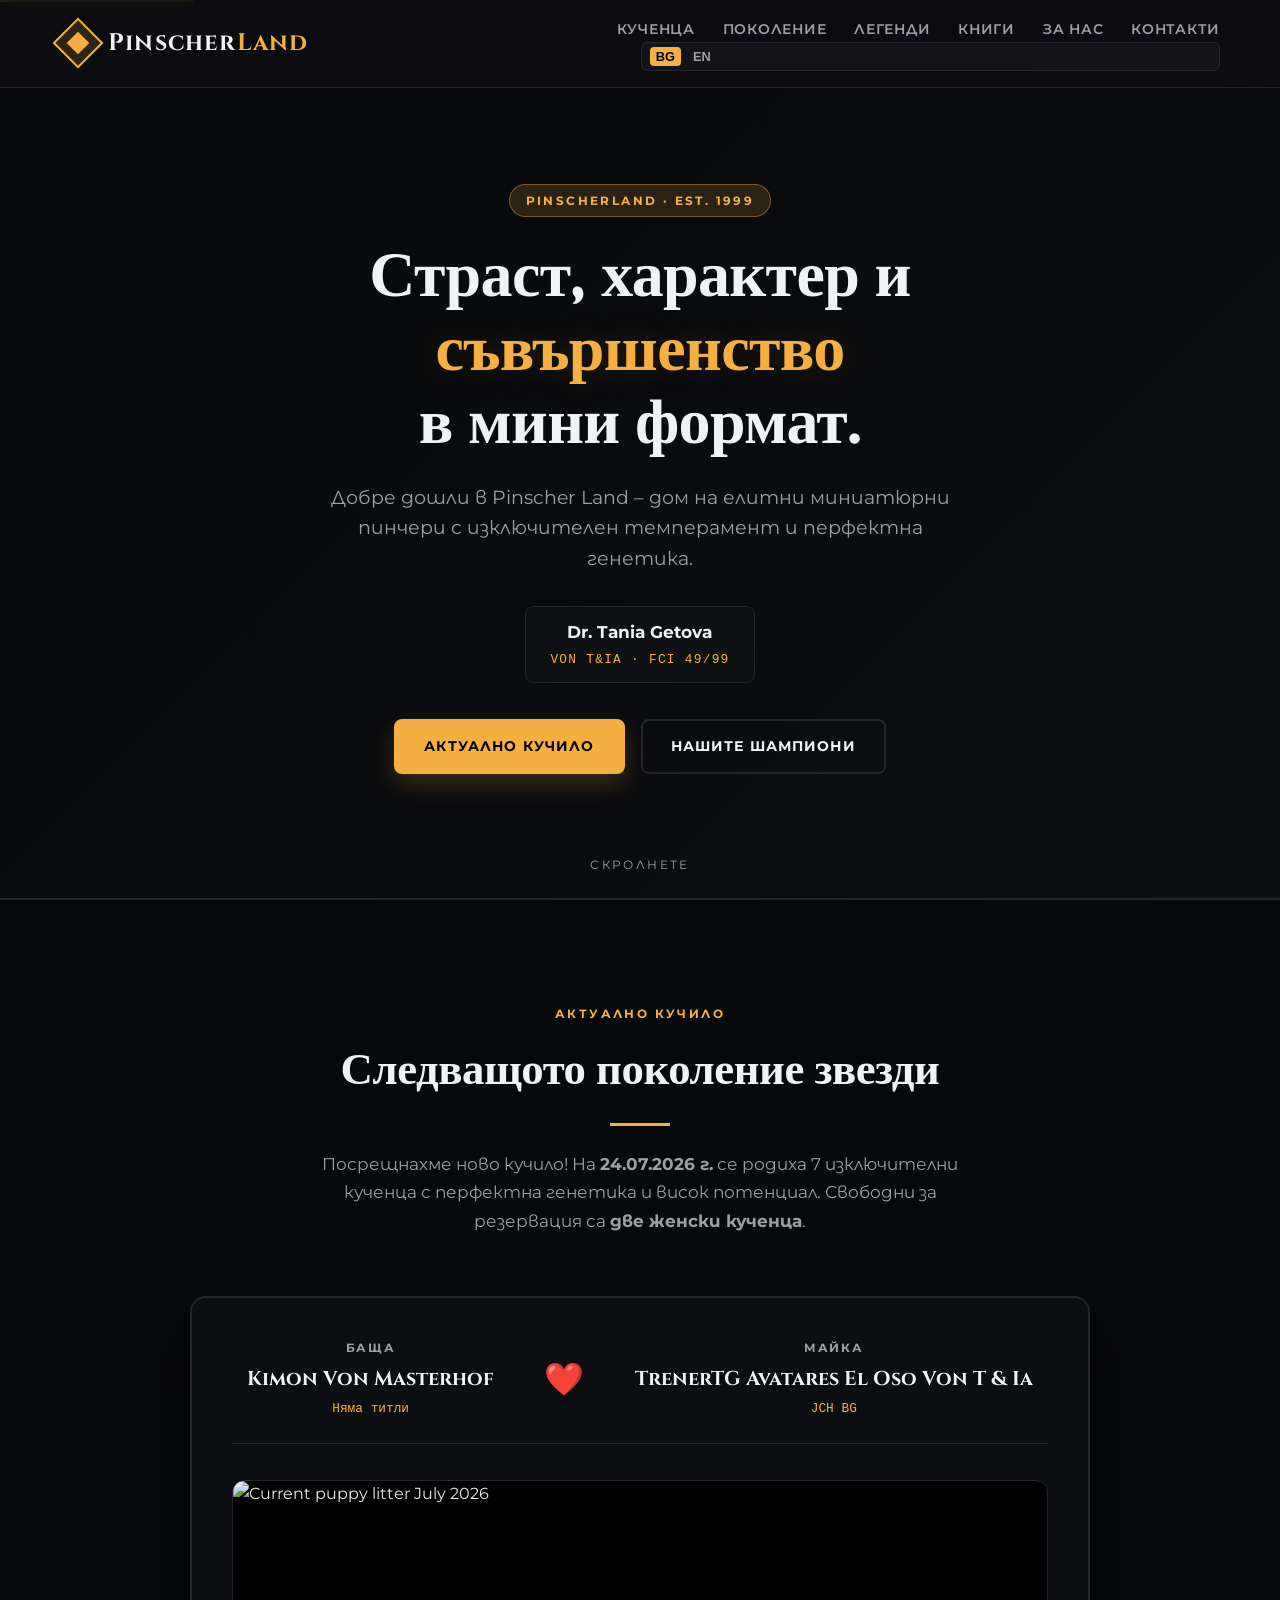
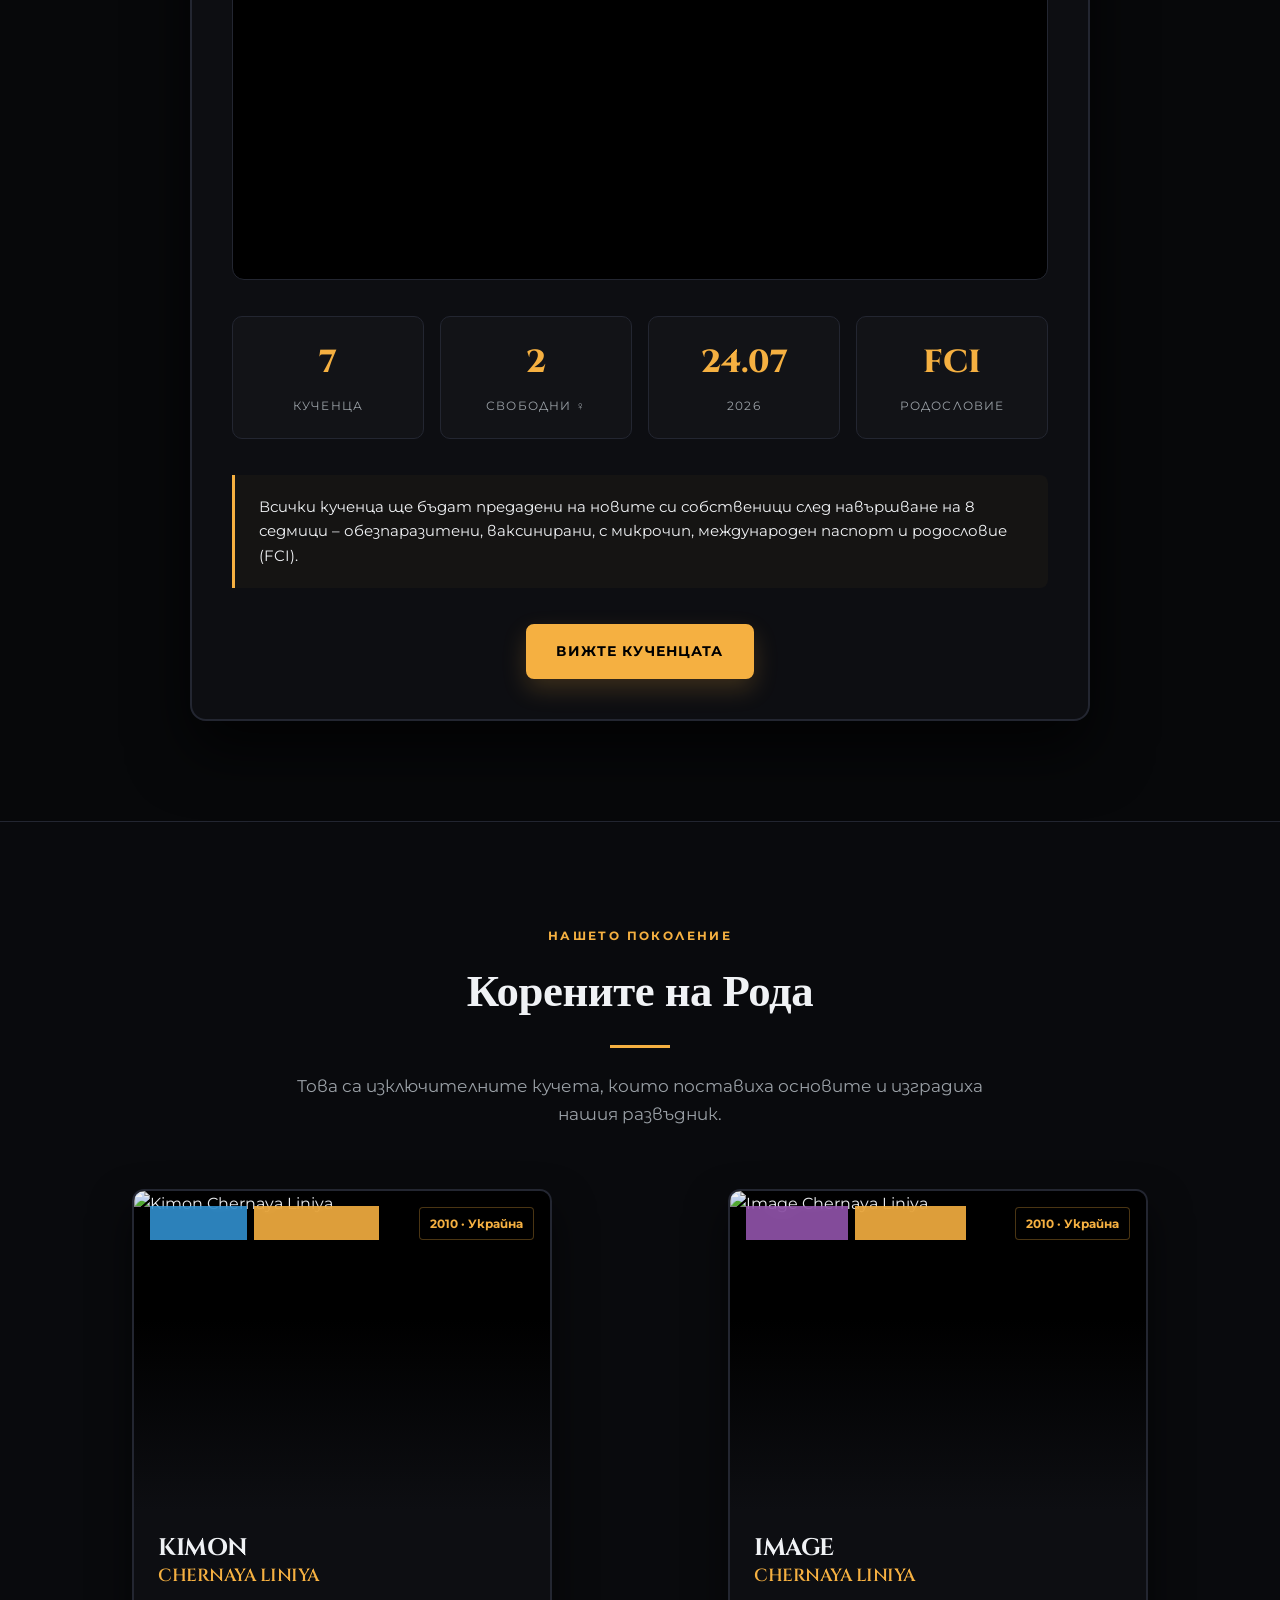
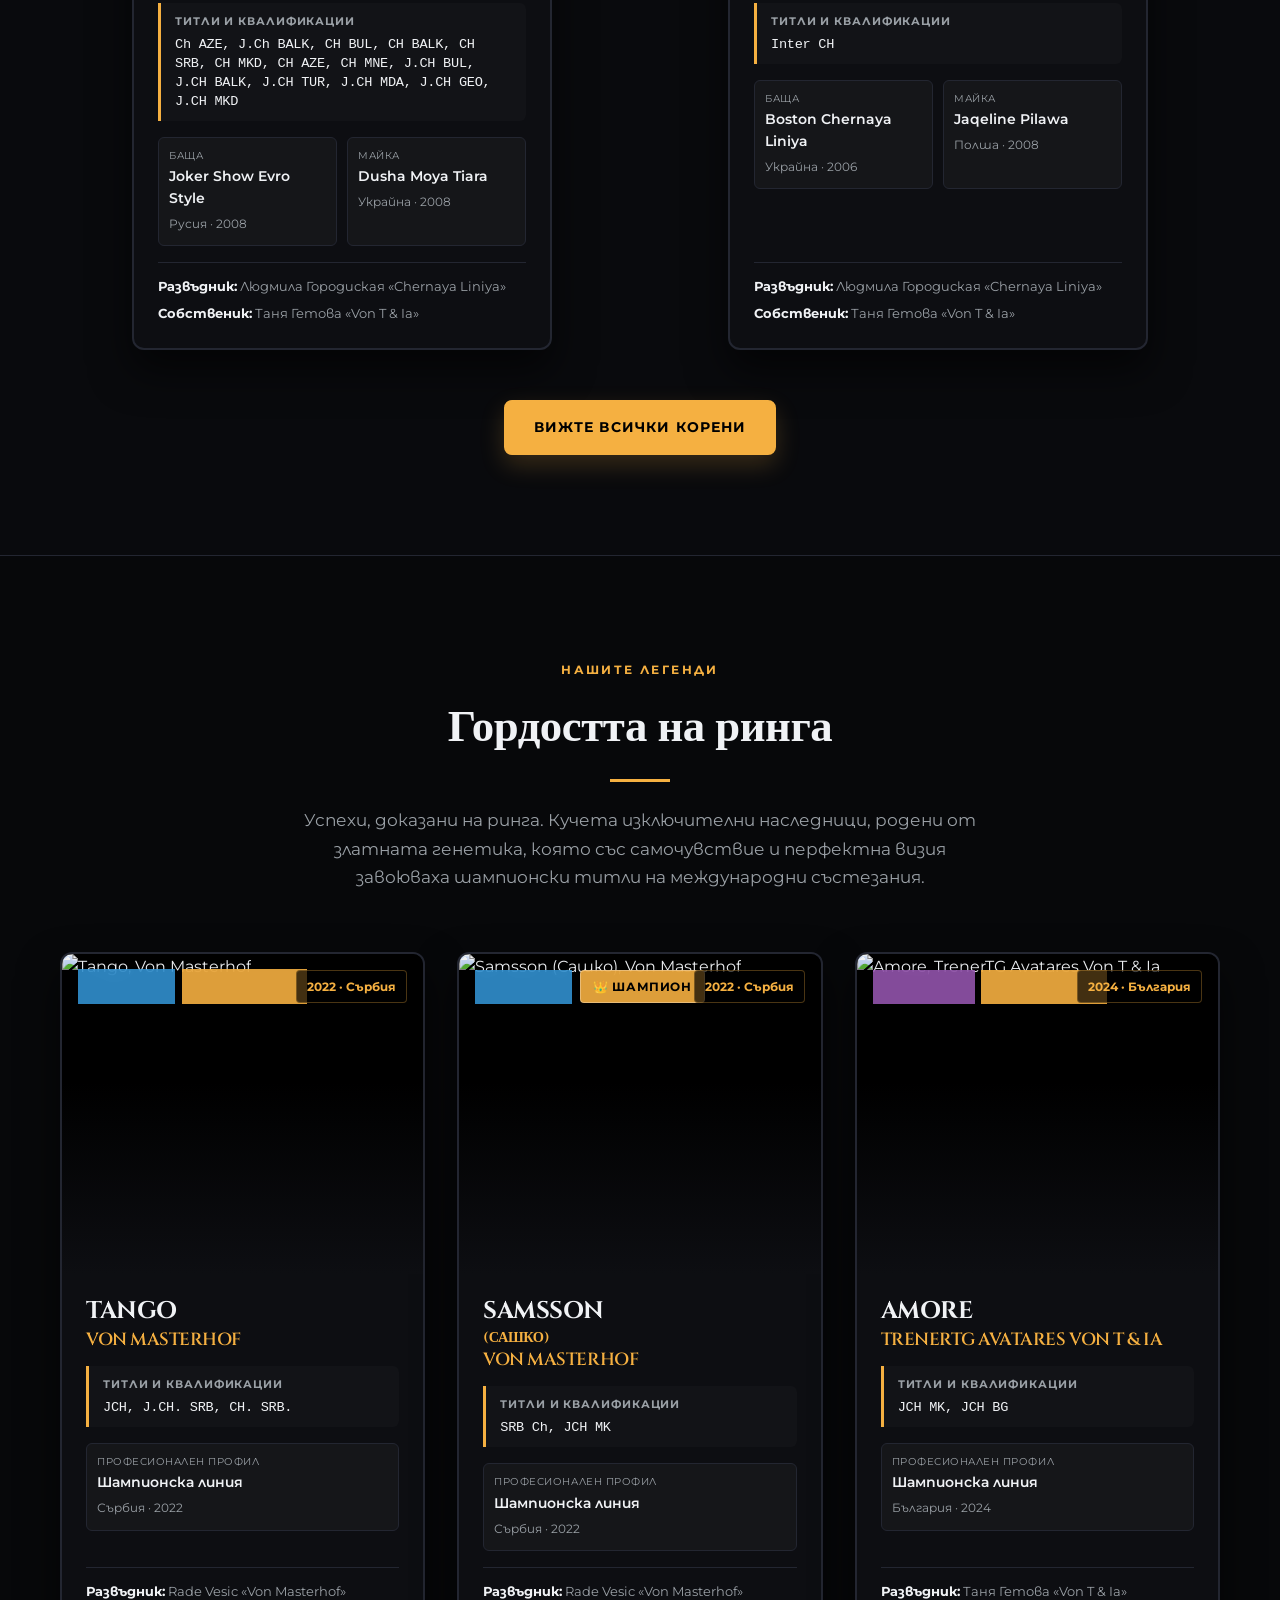
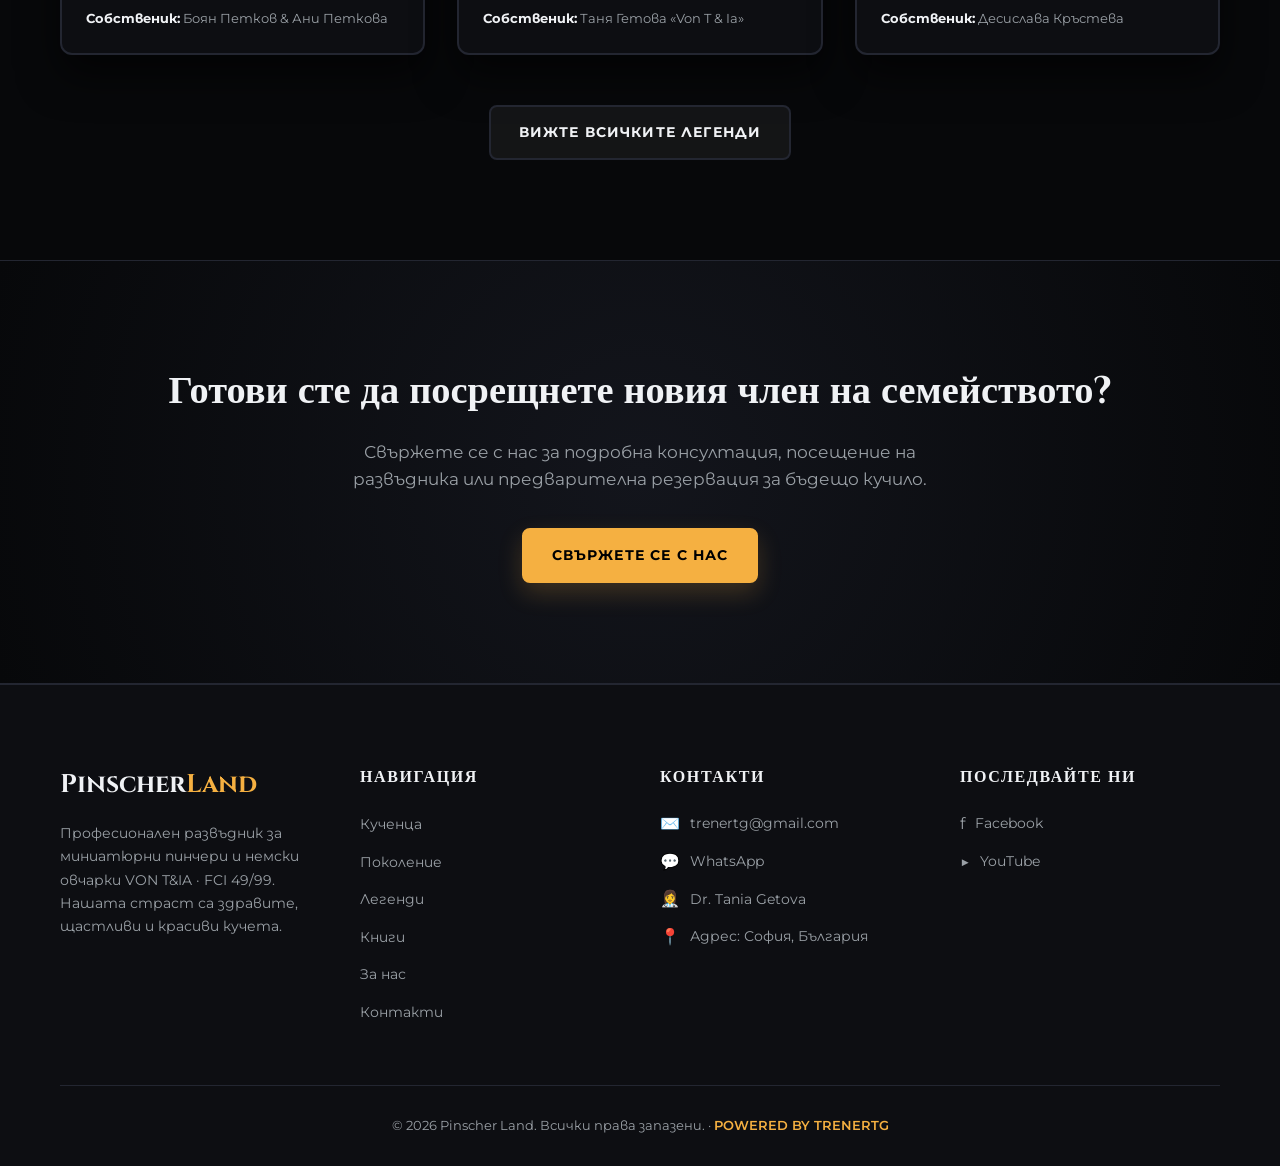
==== index.html @ ccf4b7da "feat: refactor language switcher and header actions styling Co-authored-by: bobsby23-cmd <247359328+" ====
<!DOCTYPE html>
<html lang="bg">
<head>
    <meta charset="UTF-8">
    <meta name="viewport" content="width=device-width, initial-scale=1.0">
    <meta name="description" content="Развъдник Pinscher Land - Професионално отглеждане на миниатюрни пинчери. Шампионски кръвни линии, здрави и щастливи кучета с перфектен темперамент.">
    <meta name="keywords" content="пинчер, развъдник пинчери, мини пинчер, кучета пинчер, pinscher land, кученца пинчер, VON T&IA">

    <meta property="og:title" content="Pinscher Land | Професионален развъдник за миниатюрни пинчери">
    <meta property="og:description" content="Страст, характер и съвършенство в мини формат. Елитни миниатюрни пинчери с изключителен темперамент.">
    <meta property="og:type" content="website">
    <meta property="og:url" content="https://pinscher.land">
    <meta property="og:image" content="images/hero-bg.jpg">

    <title>Pinscher Land | Страст, характер и съвършенство в мини формат</title>

    <link rel="preconnect" href="https://fonts.googleapis.com">
    <link rel="preconnect" href="https://fonts.gstatic.com" crossorigin>
    <link href="https://fonts.googleapis.com/css2?family=Cinzel:wght@400;600;700;800&family=Montserrat:wght@300;400;500;600;700;800&display=swap" rel="stylesheet">
    <link rel="icon" href="favicon.svg" type="image/svg+xml">
    
    <!-- SEO Schema Markup (JSON-LD) -->
    <script type="application/ld+json">
    {
      "@context": "https://schema.org",
      "@type": "LocalBusiness",
      "name": "Pinscher Land",
      "description": "Професионален развъдник за миниатюрни пинчери VON T&IA · FCI 49/99.",
      "url": "https://pinscher.land",
      "telephone": "+359898734043",
      "email": "trenertg@gmail.com",
      "address": {
        "@type": "PostalAddress",
        "addressLocality": "София",
        "addressCountry": "България"
      },
      "founder": {
        "@type": "Person",
        "name": "Dr. Tania Getova"
      },
      "sameAs": [
        "https://www.facebook.com/trenertg",
        "https://www.youtube.com/@trenertg"
      ]
    }
    </script>

    <style>
        :root {
            --bg-body: #07080a;
            --bg-card: #0d0e12;
            --bg-card-hover: #13151c;
            --border-color: #232631;
            --border-gold: rgba(245, 176, 65, 0.4);
            --accent-gold: #f5b041;
            --accent-gold-glow: rgba(245, 176, 65, 0.15);
            --accent-blue: #3498db;
            --accent-purple: #9b59b6;
            --text-main: #f0f2f5;
            --text-muted: #9aa0a6;
            --transition: all 0.3s cubic-bezier(0.4, 0, 0.2, 1);
        }

        * {
            box-sizing: border-box;
            margin: 0;
            padding: 0;
        }

        body {
            font-family: 'Montserrat', sans-serif;
            background-color: var(--bg-body);
            color: var(--text-main);
            line-height: 1.6;
            overflow-x: hidden;
        }

        a {
            color: inherit;
            text-decoration: none;
        }

        ul {
            list-style: none;
        }

        .container {
            width: 100%;
            max-width: 1200px;
            margin: 0 auto;
            padding: 0 20px;
        }

        .skip-link {
            position: absolute;
            top: -40px;
            left: 0;
            background: var(--accent-gold);
            color: #000;
            padding: 8px;
            z-index: 100;
            font-weight: 700;
        }
        .skip-link:focus {
            top: 0;
        }

        /* ===== Header ===== */
        .header {
            position: fixed;
            top: 0;
            left: 0;
            width: 100%;
            background: rgba(13, 14, 18, 0.85);
            backdrop-filter: blur(12px);
            border-bottom: 1px solid var(--border-color);
            z-index: 1000;
            padding: 16px 0;
        }

        .header-container {
            display: flex;
            align-items: center;
            justify-content: space-between;
        }

        .logo-box {
            display: flex;
            align-items: center;
            gap: 12px;
        }

        .logo-diamond-wrapper {
            width: 36px;
            height: 36px;
            border: 2px solid var(--accent-gold);
            transform: rotate(45deg);
            display: flex;
            align-items: center;
            justify-content: center;
            background: var(--accent-gold-glow);
        }

        .logo-diamond {
            width: 16px;
            height: 16px;
            background: var(--accent-gold);
        }

        .logo-text {
            font-family: 'Cinzel', serif;
            font-size: 1.5rem;
            font-weight: 700;
            letter-spacing: 0.05em;
            color: var(--text-main);
        }

        .logo-text span {
            color: var(--accent-gold);
        }

        .nav-list {
            display: flex;
            gap: 28px;
            align-items: center;
        }

        .nav-link {
            font-size: 0.9rem;
            font-weight: 600;
            text-transform: uppercase;
            letter-spacing: 0.05em;
            color: var(--text-muted);
            transition: var(--transition);
        }

        .nav-link:hover {
            color: var(--accent-gold);
            text-shadow: 0 0 10px var(--accent-gold-glow);
        }

        .lang-switcher {
            display: flex;
            align-items: center;
            gap: 6px;
            margin-left: 24px;
            background: rgba(255, 255, 255, 0.03);
            border: 1px solid var(--border-color);
            padding: 4px 8px;
            border-radius: 6px;
        }

        .lang-btn {
            background: none;
            border: none;
            color: var(--text-muted);
            cursor: pointer;
            font-weight: 700;
            font-size: 0.8rem;
            padding: 2px 6px;
            border-radius: 4px;
            transition: var(--transition);
        }

        .lang-btn.active, .lang-btn:hover {
            color: #000;
            background: var(--accent-gold);
        }

        .mobile-menu-btn {
            display: none;
            background: none;
            border: none;
            cursor: pointer;
            flex-direction: column;
            gap: 5px;
            padding: 6px;
        }

        .mobile-menu-btn span {
            display: block;
            width: 24px;
            height: 2px;
            background: var(--text-main);
            transition: var(--transition);
        }

        @media (max-width: 900px) {
            .nav {
                position: fixed;
                top: 73px;
                left: 0;
                width: 100%;
                background: var(--bg-card);
                border-bottom: 1px solid var(--border-color);
                padding: 24px;
                transform: translateY(-120%);
                opacity: 0;
                transition: var(--transition);
                pointer-events: none;
            }
            .nav.open {
                transform: translateY(0);
                opacity: 1;
                pointer-events: auto;
            }
            .nav-list {
                flex-direction: column;
                align-items: flex-start;
                gap: 16px;
            }
            .mobile-menu-btn {
                display: flex;
            }
            .lang-switcher {
                margin-left: 0;
                margin-top: 0;
            }
        }

        /* ===== Hero ===== */
        .hero {
            position: relative;
            min-height: 100vh;
            display: flex;
            align-items: center;
            justify-content: center;
            text-align: center;
            background: linear-gradient(135deg, rgba(7,8,10,0.95) 0%, rgba(13,14,18,0.9) 100%), url('images/hero-bg.jpg') center/cover no-repeat;
            padding: 140px 20px 80px;
            border-bottom: 2px solid var(--border-color);
        }

        .hero-content {
            max-width: 800px;
            z-index: 2;
        }

        .hero-tag {
            display: inline-block;
            font-size: 0.75rem;
            font-weight: 700;
            text-transform: uppercase;
            letter-spacing: 0.2em;
            color: var(--accent-gold);
            background: var(--accent-gold-glow);
            border: 1px solid var(--border-gold);
            padding: 6px 16px;
            border-radius: 20px;
            margin-bottom: 24px;
        }

        .hero-title {
            font-family: 'Cinzel', serif;
            font-size: clamp(2.2rem, 5vw, 4.2rem);
            font-weight: 800;
            line-height: 1.15;
            margin-bottom: 20px;
            letter-spacing: -0.01em;
        }

        .hero-title span {
            color: var(--accent-gold);
            text-shadow: 0 0 30px var(--accent-gold-glow);
        }

        .hero-subtitle {
            font-size: clamp(1rem, 2vw, 1.2rem);
            color: var(--text-muted);
            margin-bottom: 32px;
            max-width: 650px;
            margin-left: auto;
            margin-right: auto;
        }

        .hero-credit {
            margin-bottom: 36px;
            display: inline-flex;
            flex-direction: column;
            gap: 4px;
            padding: 12px 24px;
            background: rgba(255, 255, 255, 0.02);
            border: 1px solid var(--border-color);
            border-radius: 8px;
        }

        .hero-credit-name {
            font-weight: 700;
            color: var(--text-main);
            font-size: 1.05rem;
        }

        .hero-credit-fci {
            font-size: 0.8rem;
            color: var(--accent-gold);
            font-family: monospace;
            letter-spacing: 0.1em;
        }

        .hero-buttons {
            display: flex;
            gap: 16px;
            justify-content: center;
            flex-wrap: wrap;
        }

        .btn {
            display: inline-flex;
            align-items: center;
            justify-content: center;
            padding: 14px 28px;
            font-size: 0.9rem;
            font-weight: 700;
            text-transform: uppercase;
            letter-spacing: 0.08em;
            border-radius: 8px;
            transition: var(--transition);
            cursor: pointer;
        }

        .btn-primary {
            background: var(--accent-gold);
            color: #000;
            border: 2px solid var(--accent-gold);
            box-shadow: 0 10px 25px rgba(245, 176, 65, 0.2);
        }

        .btn-primary:hover {
            background: transparent;
            color: var(--accent-gold);
            box-shadow: 0 10px 25px rgba(245, 176, 65, 0.3);
            transform: translateY(-2px);
        }

        .btn-outline-light {
            background: transparent;
            color: var(--text-main);
            border: 2px solid var(--border-color);
        }

        .btn-outline-light:hover {
            border-color: var(--accent-gold);
            color: var(--accent-gold);
            transform: translateY(-2px);
        }

        .btn-secondary {
            background: rgba(255, 255, 255, 0.05);
            color: var(--text-main);
            border: 2px solid var(--border-color);
        }

        .btn-secondary:hover {
            background: var(--accent-gold);
            color: #000;
            border-color: var(--accent-gold);
            transform: translateY(-2px);
        }

        .scroll-indicator {
            position: absolute;
            bottom: 24px;
            left: 50%;
            transform: translateX(-50%);
            font-size: 0.75rem;
            text-transform: uppercase;
            letter-spacing: 0.2em;
            color: var(--text-muted);
            animation: bounce 2s infinite;
        }

        @keyframes bounce {
            0%, 20%, 50%, 80%, 100% {transform: translateY(0) translateX(-50%);}
            40% {transform: translateY(-8px) translateX(-50%);}
            60% {transform: translateY(-4px) translateX(-50%);}
        }

        /* ===== Sections Common ===== */
        .section {
            padding: 100px 0;
            border-bottom: 1px solid var(--border-color);
        }

        .section-subtitle {
            display: inline-block;
            font-size: 0.75rem;
            font-weight: 700;
            text-transform: uppercase;
            letter-spacing: 0.2em;
            color: var(--accent-gold);
            margin-bottom: 12px;
        }

        .section-title {
            font-family: 'Cinzel', serif;
            font-size: clamp(2rem, 3.5vw, 3rem);
            font-weight: 700;
            margin-bottom: 16px;
            letter-spacing: -0.01em;
        }

        .title-underline {
            width: 60px;
            height: 3px;
            background: var(--accent-gold);
            margin-bottom: 24px;
        }

        .title-underline.center {
            margin-left: auto;
            margin-right: auto;
        }

        .section-desc {
            color: var(--text-muted);
            font-size: 1.05rem;
            line-height: 1.7;
            margin-bottom: 60px;
        }

        .max-w-md {
            max-width: 700px;
        }

        .mx-auto {
            margin-left: auto;
            margin-right: auto;
        }

        .text-center {
            text-align: center;
        }

        .grid {
            display: grid;
            grid-template-columns: repeat(auto-fit, minmax(340px, 1fr));
            gap: 32px;
            justify-content: center;
        }

        /* ===== Блок 1: Актуално кучило (Brutal Redesign) ===== */
        .brutal-litter-box {
            background-color: var(--bg-card);
            border: 2px solid var(--border-color);
            border-radius: 16px;
            padding: 40px;
            max-width: 900px;
            margin: 0 auto;
            box-shadow: 0 30px 60px rgba(0, 0, 0, 0.7);
            position: relative;
            overflow: hidden;
            transition: var(--transition);
        }

        .brutal-litter-box:hover {
            border-color: var(--border-gold);
        }

        .litter-parents {
            display: flex;
            align-items: center;
            justify-content: space-around;
            gap: 20px;
            margin-bottom: 36px;
            padding-bottom: 24px;
            border-bottom: 1px solid var(--border-color);
            flex-wrap: wrap;
        }

        .parent {
            text-align: center;
        }

        .parent h4 {
            font-size: 0.75rem;
            text-transform: uppercase;
            letter-spacing: 0.15em;
            color: var(--text-muted);
            margin-bottom: 6px;
        }

        .parent p {
            font-family: 'Cinzel', serif;
            font-size: 1.25rem;
            font-weight: 700;
            color: var(--text-main);
        }

        .parent .small-text {
            font-size: 0.8rem;
            color: var(--accent-gold);
            margin-top: 4px;
            font-family: monospace;
        }

        .litter-icon {
            font-size: 2rem;
            animation: pulse-heart 2s infinite;
        }

        @keyframes pulse-heart {
            0%, 100% { transform: scale(1); }
            50% { transform: scale(1.15); }
        }

        .litter-image-wrapper {
            width: 100%;
            height: 400px;
            border-radius: 12px;
            overflow: hidden;
            border: 1px solid var(--border-color);
            margin-bottom: 36px;
            background: #000;
        }

        .litter-image-wrapper img {
            width: 100%;
            height: 100%;
            object-fit: cover;
            filter: contrast(1.05) brightness(0.95);
            transition: transform 0.5s ease;
        }

        .brutal-litter-box:hover .litter-image-wrapper img {
            transform: scale(1.03);
        }

        .litter-details-grid {
            display: grid;
            grid-template-columns: repeat(auto-fit, minmax(180px, 1fr));
            gap: 16px;
            margin-bottom: 36px;
        }

        .litter-detail {
            background: rgba(255, 255, 255, 0.02);
            border: 1px solid var(--border-color);
            padding: 20px;
            border-radius: 10px;
            text-align: center;
        }

        .litter-detail .num {
            display: block;
            font-family: 'Cinzel', serif;
            font-size: 2rem;
            font-weight: 800;
            color: var(--accent-gold);
            margin-bottom: 4px;
        }

        .litter-detail .lbl {
            font-size: 0.75rem;
            text-transform: uppercase;
            letter-spacing: 0.1em;
            color: var(--text-muted);
        }

        .litter-info {
            background: rgba(245, 176, 65, 0.03);
            border-left: 3px solid var(--accent-gold);
            padding: 20px 24px;
            border-radius: 0 8px 8px 0;
            margin-bottom: 36px;
            font-size: 0.95rem;
            color: var(--text-main);
            line-height: 1.6;
        }

        /* ===== Brutal Dog Card Styles (Генероди и Легенди) ===== */
        .brutal-dog-card {
            --bg-card: #0d0e12;
            --border-color: #232631;
            --accent-gold: #f5b041;
            --accent-blue: #3498db;
            --accent-purple: #9b59b6;
            --text-main: #f0f2f5;
            --text-muted: #9aa0a6;
            
            font-family: 'Montserrat', sans-serif;
            background-color: var(--bg-card);
            border: 2px solid var(--border-color);
            border-radius: 12px;
            overflow: hidden;
            width: 100%;
            max-width: 420px;
            margin: 0 auto;
            box-shadow: 0 20px 40px rgba(0, 0, 0, 0.6);
            transition: transform 0.3s ease, border-color 0.3s ease;
            display: flex;
            flex-direction: column;
        }

        .brutal-dog-card:hover {
            border-color: var(--accent-gold);
            transform: translateY(-4px);
        }

        .card-media {
            position: relative;
            width: 100%;
            height: 320px;
            overflow: hidden;
            background: #000;
        }

        .card-media-link {
            display: block;
            width: 100%;
            height: 100%;
        }

        .card-media-link img {
            width: 100%;
            height: 100%;
            object-fit: cover;
            filter: contrast(1.05) brightness(0.95);
            transition: transform 0.5s ease;
        }

        .brutal-dog-card:hover .card-media-link img {
            transform: scale(1.04);
        }

        .card-media::after {
            content: '';
            position: absolute;
            inset: 0;
            background: linear-gradient(to top, #0d0e12 0%, transparent 60%);
            pointer-events: none;
        }

        .card-badges {
            position: absolute;
            top: 16px;
            left: 16px;
            display: flex;
            gap: 8px;
            z-index: 2;
            pointer-events: none;
        }

        .badge {
            padding: 6px 12px;
            font-size: 0.75rem;
            font-weight: 700;
            text-transform: uppercase;
            letter-spacing: 0.05em;
            border-radius: 4px;
            backdrop-filter: blur(8px);
        }

        .badge-male {
            background: rgba(52, 152, 219, 0.85);
            color: #fff;
            border: 1px solid rgba(255, 255, 255, 0.2);
        }

        .badge-female {
            background: rgba(155, 89, 182, 0.85);
            color: #fff;
            border: 1px solid rgba(255, 255, 255, 0.2);
        }

        .badge-gold {
            background: rgba(245, 176, 65, 0.9);
            color: #000;
            border: 1px solid rgba(255, 255, 255, 0.3);
        }

        .year-badge {
            position: absolute;
            top: 16px;
            right: 16px;
            background: rgba(0, 0, 0, 0.7);
            color: var(--accent-gold);
            border: 1px solid rgba(245, 176, 65, 0.3);
            padding: 6px 10px;
            font-size: 0.75rem;
            font-weight: 700;
            border-radius: 4px;
            z-index: 2;
            pointer-events: none;
        }

        .card-content {
            padding: 24px;
            display: flex;
            flex-direction: column;
            flex-grow: 1;
        }

        .dog-title-link {
            text-decoration: none;
            color: var(--text-main);
            display: inline-block;
            margin-bottom: 16px;
        }

        .dog-title-link h3 {
            margin: 0;
            font-family: 'Cinzel', serif;
            font-size: 1.5rem;
            font-weight: 700;
            line-height: 1.15;
            letter-spacing: -0.02em;
            text-transform: uppercase;
        }

        .dog-title-link h3 span {
            color: var(--accent-gold);
            display: block;
            font-size: 1.1rem;
            font-weight: 600;
            margin-top: 4px;
        }

        .dog-title-link:hover h3 {
            color: var(--accent-gold);
        }

        .titles-box {
            background: rgba(255, 255, 255, 0.02);
            border-left: 3px solid var(--accent-gold);
            padding: 10px 14px;
            margin-bottom: 16px;
            border-radius: 0 6px 6px 0;
        }

        .titles-label {
            font-size: 0.7rem;
            text-transform: uppercase;
            color: var(--text-muted);
            letter-spacing: 0.08em;
            margin-bottom: 4px;
            font-weight: 700;
        }

        .titles-text {
            font-size: 0.85rem;
            color: var(--text-main);
            line-height: 1.4;
            font-family: monospace;
            letter-spacing: -0.02em;
        }

        .pedigree-grid {
            display: grid;
            grid-template-columns: 1fr 1fr;
            gap: 10px;
            margin-bottom: 16px;
        }

        .pedigree-card {
            background: rgba(255, 255, 255, 0.03);
            border: 1px solid var(--border-color);
            padding: 10px;
            border-radius: 6px;
        }

        .p-role {
            font-size: 0.65rem;
            text-transform: uppercase;
            color: var(--text-muted);
            letter-spacing: 0.05em;
            display: block;
            margin-bottom: 2px;
        }

        .p-name {
            font-size: 0.85rem;
            font-weight: 600;
            color: var(--text-main);
            display: block;
        }

        .p-sub {
            font-size: 0.75rem;
            color: var(--text-muted);
        }

        .card-footer {
            border-top: 1px solid var(--border-color);
            padding-top: 14px;
            margin-top: auto;
            display: flex;
            flex-direction: column;
            gap: 6px;
            font-size: 0.8rem;
            color: var(--text-muted);
        }

        .card-footer strong {
            color: var(--text-main);
        }

        /* ===== CTA Section ===== */
        .cta {
            padding: 100px 0;
            background: radial-gradient(circle at center, #13151c 0%, #07080a 100%);
            border-bottom: 1px solid var(--border-color);
            text-align: center;
        }

        .cta h2 {
            font-family: 'Cinzel', serif;
            font-size: clamp(1.8rem, 3vw, 2.6rem);
            margin-bottom: 16px;
            font-weight: 700;
        }

        .cta p {
            color: var(--text-muted);
            max-width: 650px;
            margin: 0 auto 36px;
            font-size: 1.05rem;
        }

        /* ===== Footer ===== */
        .footer {
            background-color: var(--bg-card);
            padding: 80px 0 30px;
            border-top: 1px solid var(--border-color);
        }

        .footer-grid {
            display: grid;
            grid-template-columns: repeat(auto-fit, minmax(250px, 1fr));
            gap: 40px;
            margin-bottom: 60px;
        }

        .footer-logo {
            font-family: 'Cinzel', serif;
            font-size: 1.6rem;
            font-weight: 700;
            color: var(--text-main);
            display: inline-block;
            margin-bottom: 16px;
        }

        .footer-logo span {
            color: var(--accent-gold);
        }

        .footer-info p {
            color: var(--text-muted);
            font-size: 0.9rem;
            line-height: 1.6;
        }

        .footer h4 {
            font-family: 'Cinzel', serif;
            font-size: 1rem;
            text-transform: uppercase;
            letter-spacing: 0.1em;
            margin-bottom: 20px;
            color: var(--text-main);
        }

        .footer-links, .contact-list {
            display: flex;
            flex-direction: column;
            gap: 12px;
        }

        .footer-links a, .contact-list a, .contact-list span {
            font-size: 0.9rem;
            color: var(--text-muted);
            transition: var(--transition);
        }

        .footer-links a:hover, .contact-list a:hover {
            color: var(--accent-gold);
            padding-left: 4px;
        }

        .contact-list li {
            display: flex;
            align-items: center;
            gap: 10px;
        }

        .contact-list .ico {
            font-size: 1rem;
        }

        .footer-bottom {
            text-align: center;
            padding-top: 30px;
            border-top: 1px solid var(--border-color);
            font-size: 0.8rem;
            color: var(--text-muted);
        }

        .footer-bottom a {
            color: var(--accent-gold);
            font-weight: 600;
        }

        @media (max-width: 768px) {
            .section {
                padding: 70px 0;
            }
            .brutal-litter-box {
                padding: 24px;
            }
            .litter-image-wrapper {
                height: 260px;
            }
        }
    </style>
</head>
<body>

<a href="#main-content" class="skip-link">Към съдържанието</a>

<!-- ===== Header ===== -->
<header class="header">
    <div class="container header-container">
        <a href="index.html" class="logo-box">
            <div class="logo-diamond-wrapper">
                <div class="logo-diamond"></div>
            </div>
            <span class="logo-text">Pinscher<span>Land</span>
            </span>
        </a>
        <div class="header-actions">
            <nav class="nav" id="main-nav" aria-label="Основна навигация">
                <ul class="nav-list">
                    <li><a href="puppies.html" class="nav-link" data-i18n="nav_puppies">Кученца</a></li>
                    <li><a href="generations.html" class="nav-link" data-i18n="nav_generations">Поколение</a></li>
                    <li><a href="legends.html" class="nav-link" data-i18n="nav_legends">Легенди</a></li>
                    <li><a href="books.html" class="nav-link" data-i18n="nav_books">Книги</a></li>
                    <li><a href="about.html" class="nav-link" data-i18n="nav_about">За нас</a></li>
                    <li><a href="contacts.html" class="nav-link" data-i18n="nav_contacts">Контакти</a></li>
                </ul>
            </nav>
            <div class="lang-switcher">
                <button data-language="bg" class="lang-btn active">BG</button>
                <button data-language="en" class="lang-btn">EN</button>
            </div>
            <button type="button" class="mobile-menu-btn" aria-label="Отвори менюто" aria-expanded="false" aria-controls="main-nav"><span></span><span></span><span></span></button>
        </div>
    </div>
</header>

<main id="main-content">

<!-- ===== Hero ===== -->
<section class="hero">
    <div class="hero-content">
        <span class="hero-tag" data-i18n="hero_tag">PinscherLand · Est. 1999</span>
        <h1 class="hero-title" data-i18n="hero_title">Страст, характер и <span>съвършенство</span><br>в мини формат.</h1>
        <p class="hero-subtitle" data-i18n="hero_subtitle">Добре дошли в Pinscher Land – дом на елитни миниатюрни пинчери с изключителен темперамент и перфектна генетика.</p>
        <div class="hero-credit">
            <div class="hero-credit-name">Dr. Tania Getova</div>
            <div class="hero-credit-fci">VON T&amp;IA · FCI 49/99</div>
        </div>
        <div class="hero-buttons">
            <a href="#litters" class="btn btn-primary" data-i18n="btn_current_litter">Актуално кучило</a>
            <a href="legends.html" class="btn btn-outline-light" data-i18n="btn_champions">Нашите шампиони</a>
        </div>
    </div>
    <div class="scroll-indicator">Скролнете</div>
</section>

<!-- ===== Блок 1: Актуално кучило ===== -->
<section id="litters" class="section">
    <div class="container">
        <div class="text-center">
            <span class="section-subtitle" data-i18n="litter_subtitle">Актуално кучило</span>
            <h2 class="section-title" data-i18n="litter_title">Следващото поколение звезди</h2>
            <div class="title-underline center"></div>
            <p class="section-desc max-w-md mx-auto" data-i18n="litter_desc">Посрещнахме ново кучило! На <strong>24.07.2026 г.</strong> се родиха 7 изключителни кученца с перфектна генетика и висок потенциал. Свободни за резервация са <strong>две женски кученца</strong>.</p>
        </div>

        <div class="brutal-litter-box">
            <div class="litter-parents">
                <div class="parent">
                    <h4 data-i18n="father">Баща</h4>
                    <p>Kimon Von Masterhof</p>
                    <div class="small-text">Няма титли</div>
                </div>
                <div class="litter-icon">❤️</div>
                <div class="parent">
                    <h4 data-i18n="mother">Майка</h4>
                    <p>TrenerTG Avatares El Oso Von T & Ia</p>
                    <div class="small-text">JCH BG</div>
                </div>
            </div>

            <div class="litter-image-wrapper">
                <img src="images/current-litter.jpg" alt="Current puppy litter July 2026" loading="lazy">
            </div>

            <div class="litter-details-grid">
                <div class="litter-detail"><span class="num">7</span><span class="lbl" data-i18n="puppies_count">Кученца</span></div>
                <div class="litter-detail"><span class="num">2</span><span class="lbl" data-i18n="free_count">Свободни ♀</span></div>
                <div class="litter-detail"><span class="num">24.07</span><span class="lbl">2026</span></div>
                <div class="litter-detail"><span class="num">FCI</span><span class="lbl" data-i18n="pedigree">Родословие</span></div>
            </div>

            <div class="litter-info">
                <p data-i18n="litter_text">Всички кученца ще бъдат предадени на новите си собственици след навършване на 8 седмици – обезпаразитени, ваксинирани, с микрочип, международен паспорт и родословие (FCI).</p>
            </div>

            <div class="text-center">
                <a href="puppies.html" class="btn btn-primary" data-i18n="btn_view_puppies">Вижте кученцата</a>
            </div>
        </div>
    </div>
</section>

<!-- ===== Блок 2: Нашето Поколение (Корените на Рода) ===== -->
<section class="section" style="background: rgba(13, 14, 18, 0.4);">
    <div class="container">
        <div class="text-center">
            <span class="section-subtitle" data-i18n="gen_subtitle">Нашето Поколение</span>
            <h2 class="section-title" data-i18n="gen_title">Корените на Рода</h2>
            <div class="title-underline center"></div>
            <p class="section-desc max-w-md mx-auto" data-i18n="gen_desc">Това са изключителните кучета, които поставиха основите и изградиха нашия развъдник.</p>
        </div>

        <div class="grid">
            <!-- Kimon Chernaya Liniya -->
            <article class="brutal-dog-card">
                <div class="card-media">
                    <div class="card-badges">
                        <span class="badge badge-male">♂ Мъжки</span>
                        <span class="badge badge-gold">👑 Шампион</span>
                    </div>
                    <span class="year-badge">2010 · Украйна</span>
                    <a href="legends.html#kimon" class="card-media-link" aria-label="Преглед на профил и снимки: Kimon Chernaya Liniya">
                        <img src="images/generations/kimon-chernaya-liniya.jpg" alt="Kimon Chernaya Liniya" loading="lazy">
                    </a>
                </div>
                <div class="card-content">
                    <a href="https://mp.dogpedigree.net/ru/dog/3469" target="_blank" rel="noopener noreferrer" class="dog-title-link">
                        <h3>Kimon <span>Chernaya Liniya</span></h3>
                    </a>

                    <div class="titles-box">
                        <div class="titles-label">Титли и квалификации</div>
                        <div class="titles-text">Ch AZE, J.Ch BALK, CH BUL, CH BALK, CH SRB, CH MKD, CH AZE, CH MNE, J.CH BUL, J.CH BALK, J.CH TUR, J.CH MDA, J.CH GEO, J.CH MKD</div>
                    </div>

                    <div class="pedigree-grid">
                        <div class="pedigree-card">
                            <span class="p-role">Баща</span>
                            <span class="p-name">Joker Show Evro Style</span>
                            <span class="p-sub">Русия · 2008</span>
                        </div>
                        <div class="pedigree-card">
                            <span class="p-role">Майка</span>
                            <span class="p-name">Dusha Moya Tiara</span>
                            <span class="p-sub">Украйна · 2008</span>
                        </div>
                    </div>

                    <div class="card-footer">
                        <div><strong>Развъдник:</strong> Людмила Городиская «Chernaya Liniya»</div>
                        <div><strong>Собственик:</strong> Таня Гетова «Von T & Ia»</div>
                    </div>
                </div>
            </article>

            <!-- Image Chernaya Liniya -->
            <article class="brutal-dog-card">
                <div class="card-media">
                    <div class="card-badges">
                        <span class="badge badge-female">♀ Женска</span>
                        <span class="badge badge-gold">👑 Inter CH</span>
                    </div>
                    <span class="year-badge">2010 · Украйна</span>
                    <a href="generations.html#chernaya-liniya" class="card-media-link" aria-label="Преглед на профил и снимки: Image Chernaya Liniya">
                        <img src="images/generations/image-chernaya-liniya.jpg" alt="Image Chernaya Liniya" loading="lazy">
                    </a>
                </div>
                <div class="card-content">
                    <a href="https://mp.dogpedigree.net/ru/dog/13327" target="_blank" rel="noopener noreferrer" class="dog-title-link">
                        <h3>Image <span>Chernaya Liniya</span></h3>
                    </a>

                    <div class="titles-box">
                        <div class="titles-label">Титли и квалификации</div>
                        <div class="titles-text">Inter CH</div>
                    </div>

                    <div class="pedigree-grid">
                        <div class="pedigree-card">
                            <span class="p-role">Баща</span>
                            <span class="p-name">Boston Chernaya Liniya</span>
                            <span class="p-sub">Украйна · 2006</span>
                        </div>
                        <div class="pedigree-card">
                            <span class="p-role">Майка</span>
                            <span class="p-name">Jaqeline Pilawa</span>
                            <span class="p-sub">Полша · 2008</span>
                        </div>
                    </div>

                    <div class="card-footer">
                        <div><strong>Развъдник:</strong> Людмила Городиская «Chernaya Liniya»</div>
                        <div><strong>Собственик:</strong> Таня Гетова «Von T & Ia»</div>
                    </div>
                </div>
            </article>
        </div>

        <div class="text-center" style="margin-top: 50px;">
            <a href="generations.html" class="btn btn-primary" data-i18n="btn_all_roots">Вижте всички корени</a>
        </div>
    </div>
</section>

<!-- ===== Блок 3: Нашите Легенди ===== -->
<section class="section">
    <div class="container">
        <div class="text-center">
            <span class="section-subtitle" data-i18n="legends_subtitle">Нашите Легенди</span>
            <h2 class="section-title" data-i18n="legends_title">Гордостта на ринга</h2>
            <div class="title-underline center"></div>
            <p class="section-desc max-w-md mx-auto" data-i18n="legends_desc">Успехи, доказани на ринга. Кучета изключителни наследници, родени от златната генетика, които със самочувствие и перфектна визия завоюваха шампионски титли на международни състезания.</p>
        </div>

        <div class="grid">
            <!-- Tango, Von Masterhof -->
            <article class="brutal-dog-card">
                <div class="card-media">
                    <div class="card-badges">
                        <span class="badge badge-male">♂ Мъжки</span>
                        <span class="badge badge-gold">👑 Шампион</span>
                    </div>
                    <span class="year-badge">2022 · Сърбия</span>
                    <a href="legends.html#tango" class="card-media-link" aria-label="Преглед на профил и снимки: Tango Von Masterhof">
                        <img src="images/generations/tango-von-masterhof.jpg" alt="Tango, Von Masterhof" loading="lazy">
                    </a>
                </div>
                <div class="card-content">
                    <a href="https://mp.dogpedigree.net/en/dog/35001" target="_blank" rel="noopener noreferrer" class="dog-title-link">
                        <h3>Tango <span>Von Masterhof</span></h3>
                    </a>

                    <div class="titles-box">
                        <div class="titles-label">Титли и квалификации</div>
                        <div class="titles-text">JCH, J.CH. SRB, CH. SRB.</div>
                    </div>

                    <div class="pedigree-grid" style="grid-template-columns: 1fr;">
                        <div class="pedigree-card">
                            <span class="p-role">Професионален профил</span>
                            <span class="p-name">Шампионска линия</span>
                            <span class="p-sub">Сърбия · 2022</span>
                        </div>
                    </div>

                    <div class="card-footer">
                        <div><strong>Развъдник:</strong> Rade Vesic «Von Masterhof»</div>
                        <div><strong>Собственик:</strong> Боян Петков &amp; Ани Петкова</div>
                    </div>
                </div>
            </article>

            <!-- Samsson (Сашко), Von Masterhof -->
            <article class="brutal-dog-card">
                <div class="card-media">
                    <div class="card-badges">
                        <span class="badge badge-male">♂ Мъжки</span>
                        <span class="badge badge-gold">👑 Шампион</span>
                    </div>
                    <span class="year-badge">2022 · Сърбия</span>
                    <a href="legends.html#samsson" class="card-media-link" aria-label="Преглед на профил и снимки: Samsson Von Masterhof">
                        <img src="images/generations/samsson-von-masterhof.jpg" alt="Samsson (Сашко), Von Masterhof" loading="lazy">
                    </a>
                </div>
                <div class="card-content">
                    <a href="https://mp.dogpedigree.net/ru/dog/35007" target="_blank" rel="noopener noreferrer" class="dog-title-link">
                        <h3>Samsson <span style="font-size:0.9rem;">(Сашко)</span> <span>Von Masterhof</span></h3>
                    </a>

                    <div class="titles-box">
                        <div class="titles-label">Титли и квалификации</div>
                        <div class="titles-text">SRB Ch, JCH MK</div>
                    </div>

                    <div class="pedigree-grid" style="grid-template-columns: 1fr;">
                        <div class="pedigree-card">
                            <span class="p-role">Професионален профил</span>
                            <span class="p-name">Шампионска линия</span>
                            <span class="p-sub">Сърбия · 2022</span>
                        </div>
                    </div>

                    <div class="card-footer">
                        <div><strong>Развъдник:</strong> Rade Vesic «Von Masterhof»</div>
                        <div><strong>Собственик:</strong> Таня Гетова «Von T & Ia»</div>
                    </div>
                </div>
            </article>

            <!-- Amore, TrenerTG Avatares Von T & Ia -->
            <article class="brutal-dog-card">
                <div class="card-media">
                    <div class="card-badges">
                        <span class="badge badge-female">♀ Женска</span>
                        <span class="badge badge-gold">👑 Шампион</span>
                    </div>
                    <span class="year-badge">2024 · България</span>
                    <a href="legends.html#amore" class="card-media-link" aria-label="Преглед на профил и снимки: Amore, TrenerTG Avatares Von T & Ia">
                        <img src="images/generations/trenertg-avatares-amore-von-t&ia.jpg" alt="Amore, TrenerTG Avatares Von T & Ia" loading="lazy">
                    </a>
                </div>
                <div class="card-content">
                    <a href="https://mp.dogpedigree.net/en/dog/40930" target="_blank" rel="noopener noreferrer" class="dog-title-link">
                        <h3>Amore <span>TrenerTG Avatares Von T &amp; Ia</span></h3>
                    </a>

                    <div class="titles-box">
                        <div class="titles-label">Титли и квалификации</div>
                        <div class="titles-text">JCH MK, JCH BG</div>
                    </div>

                    <div class="pedigree-grid" style="grid-template-columns: 1fr;">
                        <div class="pedigree-card">
                            <span class="p-role">Професионален профил</span>
                            <span class="p-name">Шампионска линия</span>
                            <span class="p-sub">България · 2024</span>
                        </div>
                    </div>

                    <div class="card-footer">
                        <div><strong>Развъдник:</strong> Таня Гетова «Von T & Ia»</div>
                        <div><strong>Собственик:</strong> Десислава Кръстева</div>
                    </div>
                </div>
            </article>
        </div>

        <div class="text-center" style="margin-top: 50px;">
            <a href="legends.html" class="btn btn-secondary" data-i18n="btn_all_legends">Вижте всичките легенди</a>
        </div>
    </div>
</section>

<!-- ===== Блок 4: Свържете се с нас ===== -->
<section class="cta">
    <div class="container">
        <div>
            <h2 data-i18n="cta_title">Готови сте да посрещнете новия член на семейството?</h2>
            <p data-i18n="cta_desc">Свържете се с нас за подробна консултация, посещение на развъдника или предварителна резервация за бъдещо кучило.</p>
            <a href="contacts.html" class="btn btn-primary" data-i18n="btn_contact_us">Свържете се с нас</a>
        </div>
    </div>
</section>

</main>

<!-- ===== Footer ===== -->
<footer class="footer">
    <div class="container">
        <div class="footer-grid">
            <div class="footer-info">
                <a href="index.html" class="footer-logo">Pinscher<span>Land</span></a>
                <p>Професионален развъдник за миниатюрни пинчери и немски овчарки VON T&amp;IA · FCI 49/99. Нашата страст са здравите, щастливи и красиви кучета.</p>
            </div>
            <div>
                <h4>Навигация</h4>
                <ul class="footer-links">
                    <li><a href="puppies.html" data-i18n="nav_puppies">Кученца</a></li>
                    <li><a href="generations.html" data-i18n="nav_generations">Поколение</a></li>
                    <li><a href="legends.html" data-i18n="nav_legends">Легенди</a></li>
                    <li><a href="books.html" data-i18n="nav_books">Книги</a></li>
                    <li><a href="about.html" data-i18n="nav_about">За нас</a></li>
                    <li><a href="contacts.html" data-i18n="nav_contacts">Контакти</a></li>
                </ul>
            </div>
            <div>
                <h4>Контакти</h4>
                <ul class="contact-list">
                    <li><span class="ico">✉️</span><a href="mailto:trenertg@gmail.com">trenertg@gmail.com</a></li>
                    <li><span class="ico">💬</span><a href="https://wa.me/359898734043" target="_blank" rel="noopener noreferrer">WhatsApp</a></li>
                    <li><span class="ico">👩‍⚕️</span><a href="https://www.facebook.com/tania.getova" target="_blank" rel="noopener noreferrer">Dr. Tania Getova</a></li>
                    <li><span class="ico">📍</span><span>Адрес: София, България</span></li>
                </ul>
            </div>
            <div>
                <h4>Последвайте ни</h4>
                <ul class="contact-list">
                    <li><span class="ico">f</span><a href="https://www.facebook.com/trenertg" target="_blank" rel="noopener noreferrer">Facebook</a></li>
                    <li><span class="ico">▶</span><a href="https://www.youtube.com/@trenertg" target="_blank" rel="noopener noreferrer">YouTube</a></li>
                </ul>
            </div>
        </div>
        <div class="footer-bottom">© 2026 Pinscher Land. Всички права запазени. · <a href="https://trenertg.narod.ru/" target="_blank" rel="noopener noreferrer">POWERED BY TRENERTG</a></div>
    </div>
</footer>

<script src="js/main.js"></script>
<script>
    const translations = {
        bg: {
            nav_puppies: "Кученца",
            nav_generations: "Поколение",
            nav_legends: "Легенди",
            nav_books: "Книги",
            nav_about: "За нас",
            nav_contacts: "Контакти",
            hero_tag: "PinscherLand · Est. 1999",
            hero_title: "Страст, характер и <span>съвършенство</span><br>в мини формат.",
            hero_subtitle: "Добре дошли в Pinscher Land – дом на елитни миниатюрни пинчери с изключителен темперамент и перфектна генетика.",
            btn_current_litter: "Актуално кучило",
            btn_champions: "Нашите шампиони",
            litter_subtitle: "Актуално кучило",
            litter_title: "Следващото поколение звезди",
            litter_desc: "Посрещнахме ново кучило! На <strong>24.07.2026 г.</strong> се родиха 7 изключителни кученца с перфектна генетика и висок потенциал. Свободни за резервация са <strong>две женски кученца</strong>.",
            father: "Баща",
            mother: "Майка",
            puppies_count: "Кученца",
            free_count: "Свободни ♀",
            pedigree: "Родословие",
            litter_text: "Всички кученца ще бъдат предадени на новите си собственици след навършване на 8 седмици – обезпаразитени, ваксинирани, с микрочип, международен паспорт и родословие (FCI).",
            btn_view_puppies: "Вижте кученцата",
            gen_subtitle: "Нашето Поколение",
            gen_title: "Корените на Рода",
            gen_desc: "Това са изключителните кучета, които поставиха основите и изградиха нашия развъдник.",
            btn_all_roots: "Вижте всички корени",
            legends_subtitle: "Нашите Легенди",
            legends_title: "Гордостта на ринга",
            legends_desc: "Успехи, доказани на ринга. Кучета изключителни наследници, родени от златната генетика, която със самочувствие и перфектна визия завоюваха шампионски титли на международни състезания.",
            btn_all_legends: "Вижте всичките легенди",
            cta_title: "Готови сте да посрещнете новия член на семейството?",
            cta_desc: "Свържете се с нас за подробна консултация, посещение на развъдника или предварителна резервация за бъдещо кучило.",
            btn_contact_us: "Свържете се с нас"
        },
        en: {
            nav_puppies: "Puppies",
            nav_generations: "Generations",
            nav_legends: "Legends",
            nav_books: "Books",
            nav_about: "About Us",
            nav_contacts: "Contacts",
            hero_tag: "PinscherLand · Est. 1999",
            hero_title: "Passion, character and <span>perfection</span><br>in miniature format.",
            hero_subtitle: "Welcome to Pinscher Land – home of elite Miniature Pinschers with exceptional temperament and perfect genetics.",
            btn_current_litter: "Current Litter",
            btn_champions: "Our Champions",
            litter_subtitle: "Current Litter",
            litter_title: "The Next Generation of Stars",
            litter_desc: "We welcomed a new litter! On <strong>July 24, 2026</strong>, 7 exceptional puppies were born with perfect genetics and high potential. <strong>Two female puppies</strong> are available for reservation.",
            father: "Sire",
            mother: "Dam",
            puppies_count: "Puppies",
            free_count: "Available ♀",
            pedigree: "Pedigree",
            litter_text: "All puppies will be handed over to their new owners after reaching 8 weeks of age – dewormed, vaccinated, microchipped, with an international passport and FCI pedigree.",
            btn_view_puppies: "View Puppies",
            gen_subtitle: "Our Generations",
            gen_title: "Roots of the Lineage",
            gen_desc: "These are the exceptional dogs that laid the foundations and built our kennel.",
            btn_all_roots: "View All Roots",
            legends_subtitle: "Our Legends",
            legends_title: "Pride of the Ring",
            legends_desc: "Success proven in the ring. Exceptional descendant dogs born from golden genetics who won champion titles at international competitions with confidence and perfect vision.",
            btn_all_legends: "View All Legends",
            cta_title: "Ready to welcome the new family member?",
            cta_desc: "Contact us for a detailed consultation, kennel visit, or advance reservation for a future litter.",
            btn_contact_us: "Contact Us"
        }
    };

    function setLanguage(lang) {
        localStorage.setItem('preferred_lang', lang);
        document.querySelectorAll('[data-i18n]').forEach(el => {
            const key = el.getAttribute('data-i18n');
            if (translations[lang] && translations[lang][key]) {
                el.innerHTML = translations[lang][key];
            }
        });
        document.querySelectorAll('.lang-btn').forEach(btn => {
            btn.classList.toggle('active', btn.textContent.toLowerCase() === lang);
        });
    }

    document.addEventListener('DOMContentLoaded', () => {
        const savedLang = localStorage.getItem('preferred_lang') || 'bg';
        setLanguage(savedLang);

        const mobileBtn = document.querySelector('.mobile-menu-btn');
        const nav = document.getElementById('main-nav');
        if (mobileBtn && nav) {
            mobileBtn.addEventListener('click', () => {
                nav.classList.toggle('open');
                const expanded = mobileBtn.getAttribute('aria-expanded') === 'true';
                mobileBtn.setAttribute('aria-expanded', !expanded);
            });
        }
    });
</script>
</body>
</html>
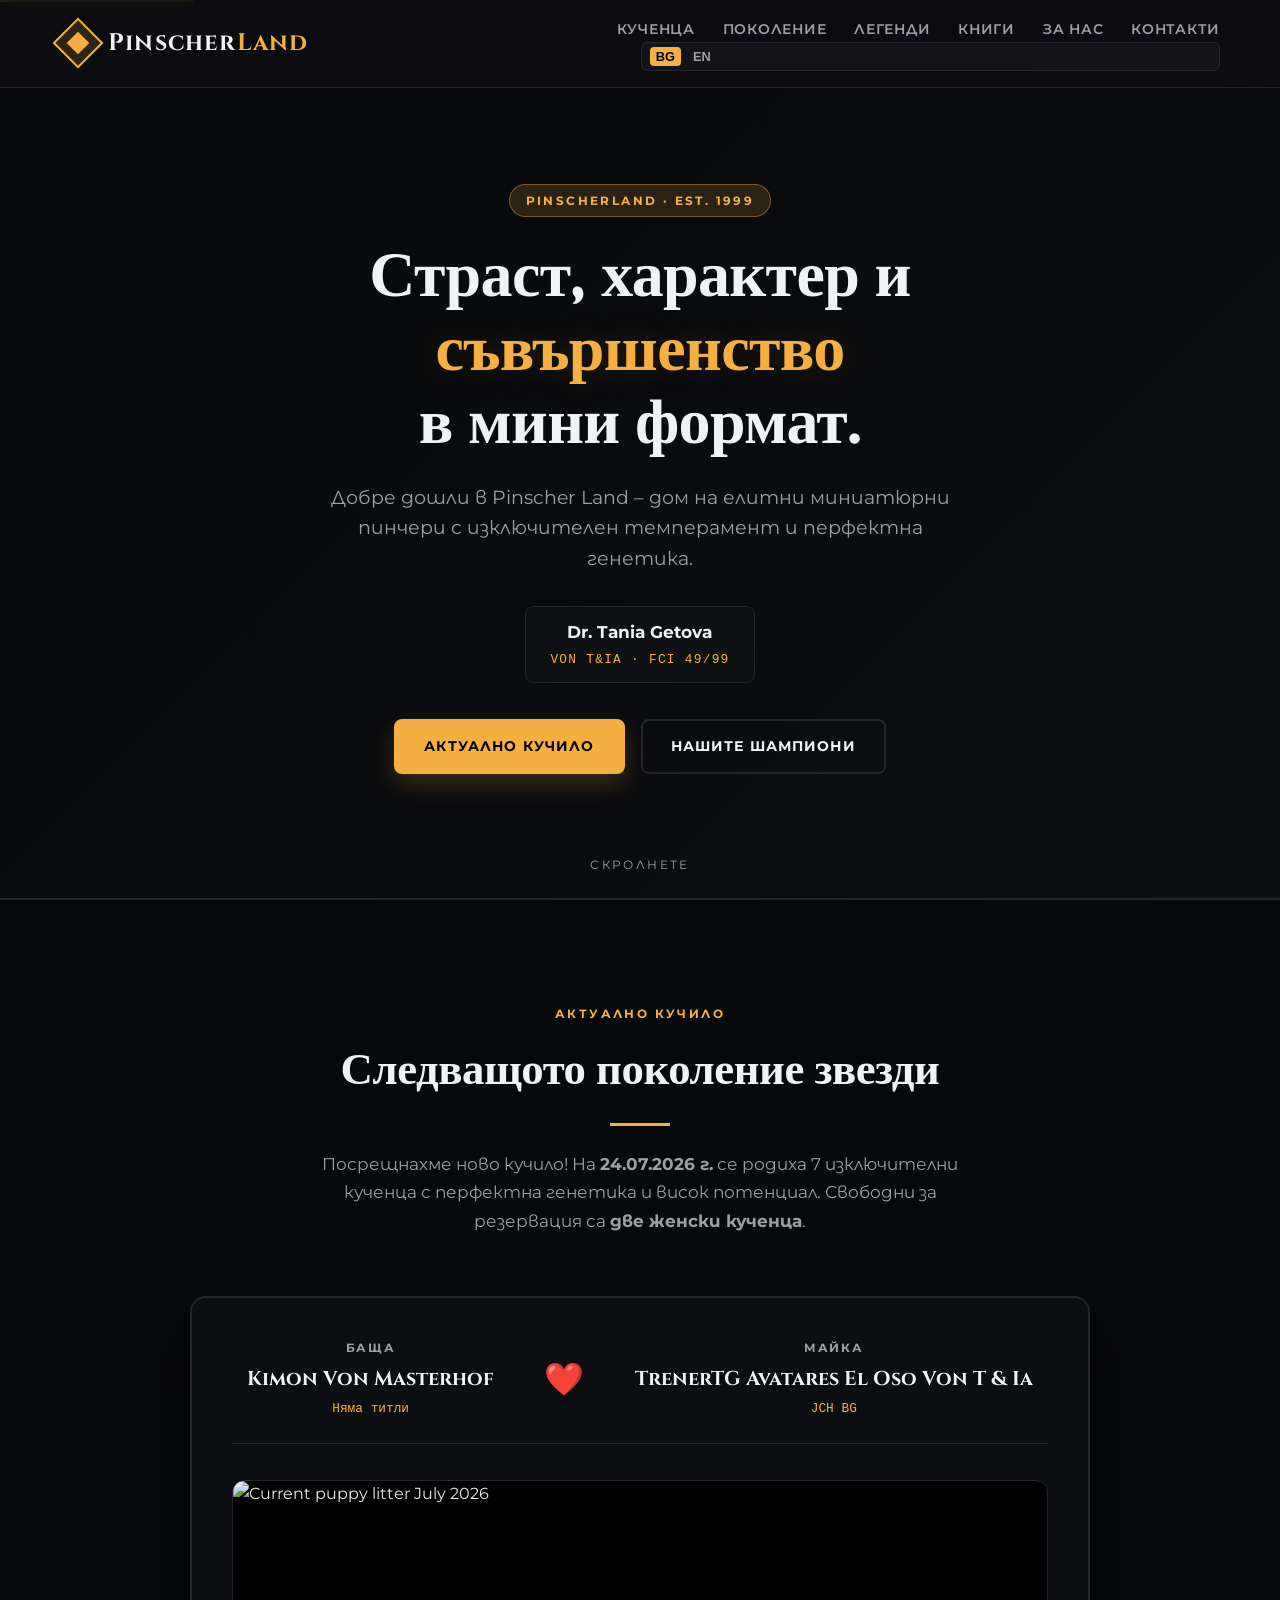
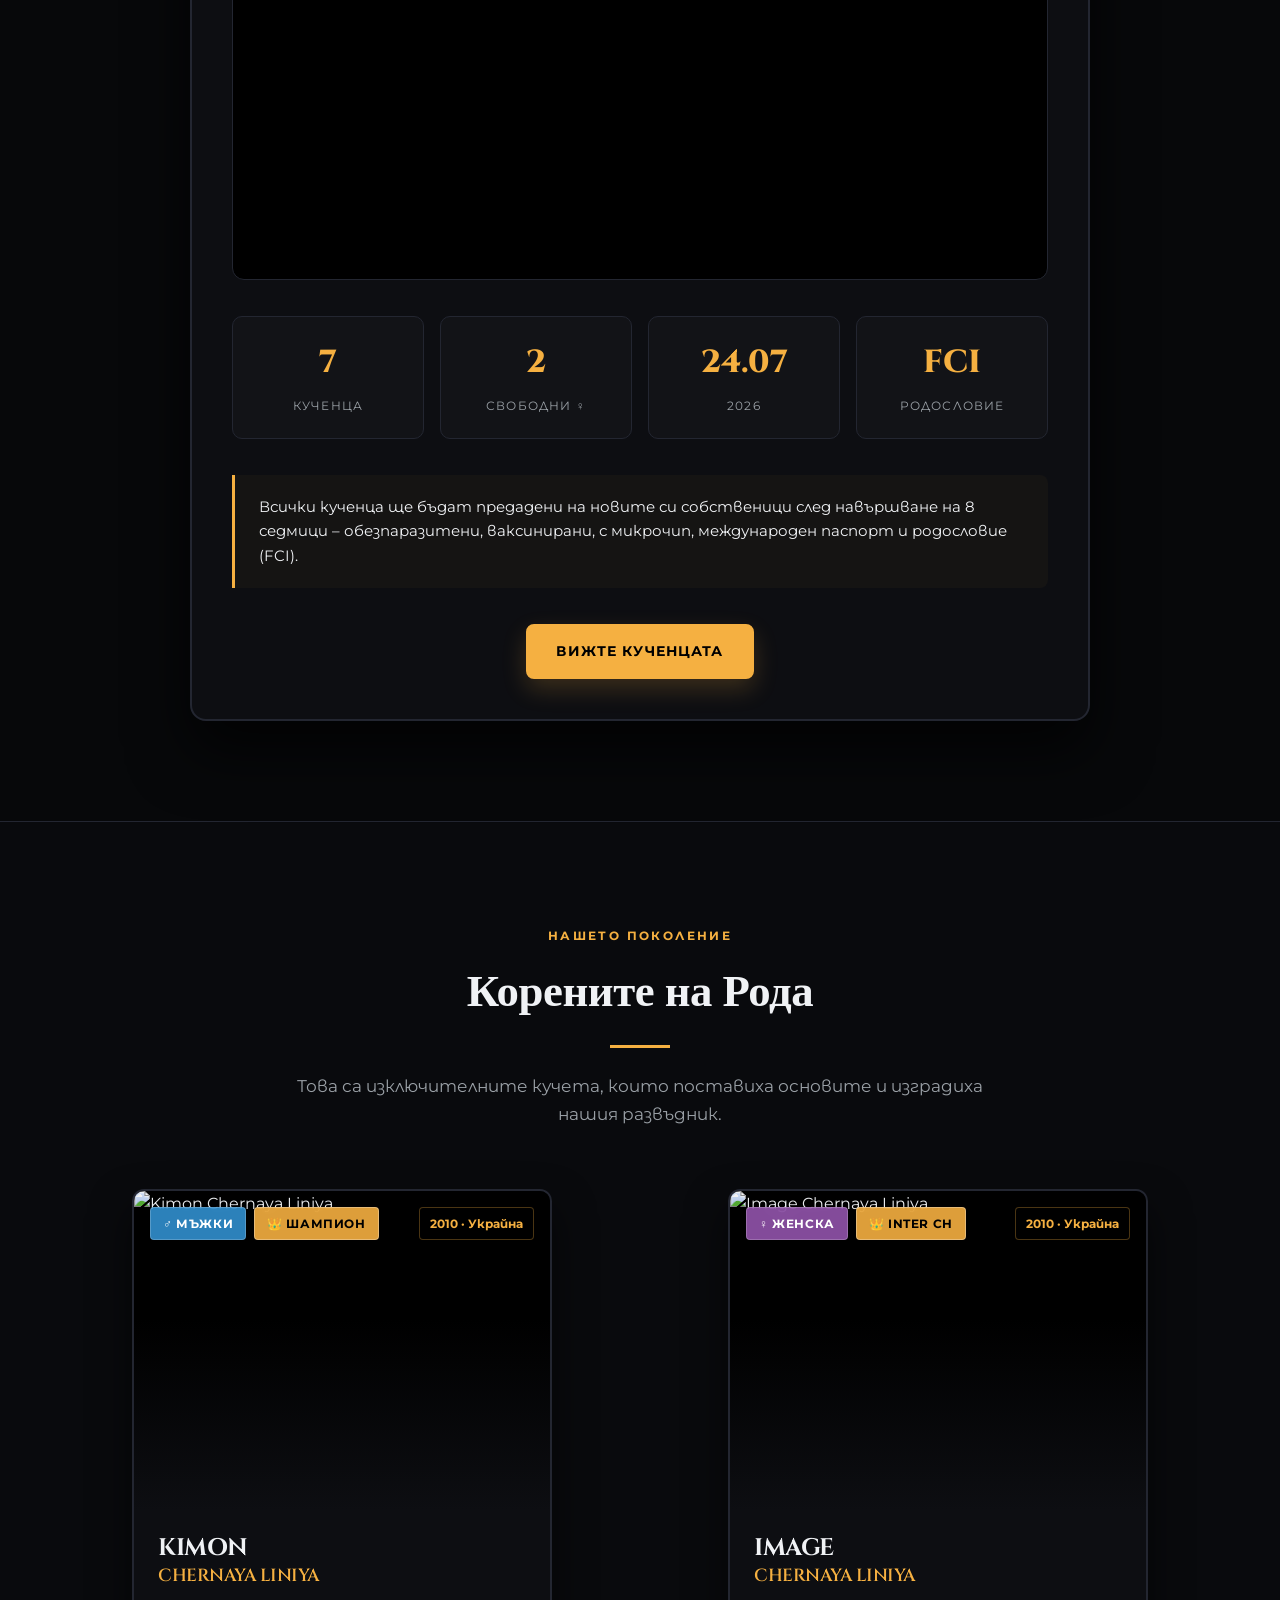
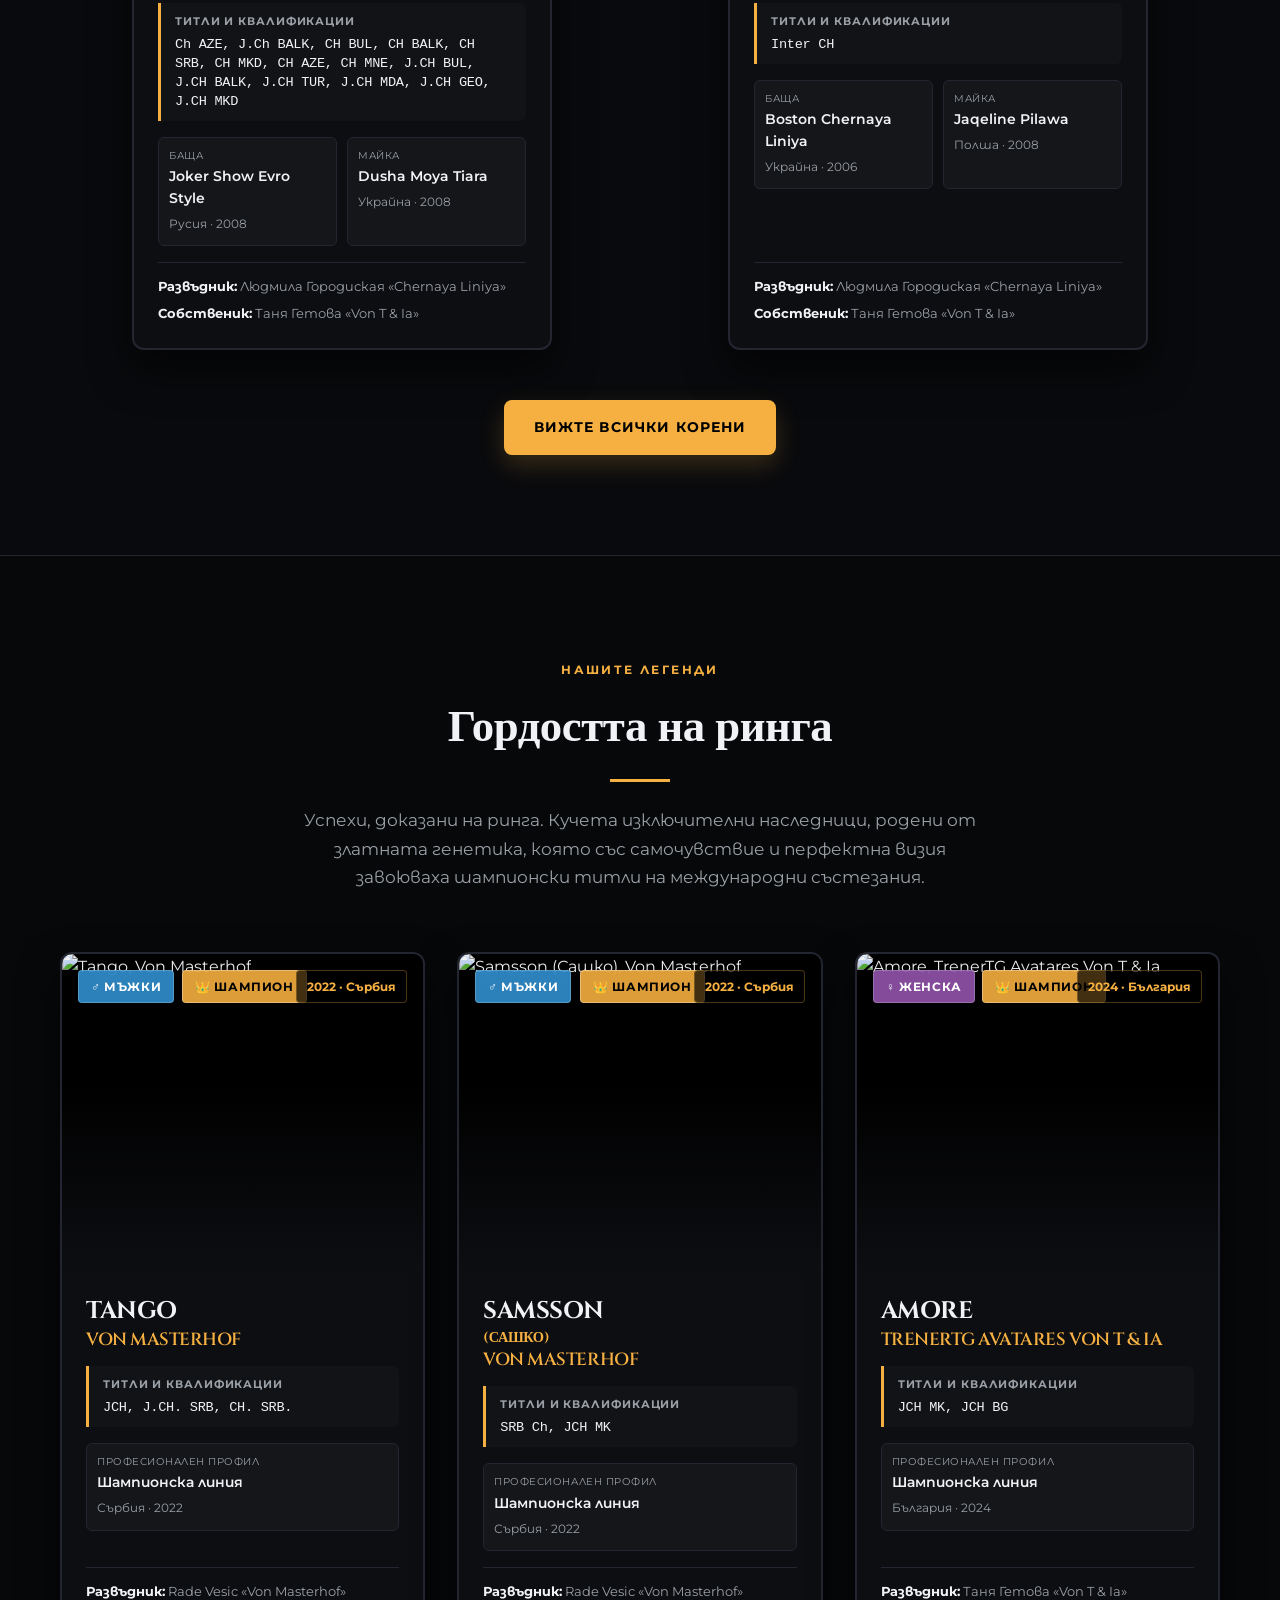
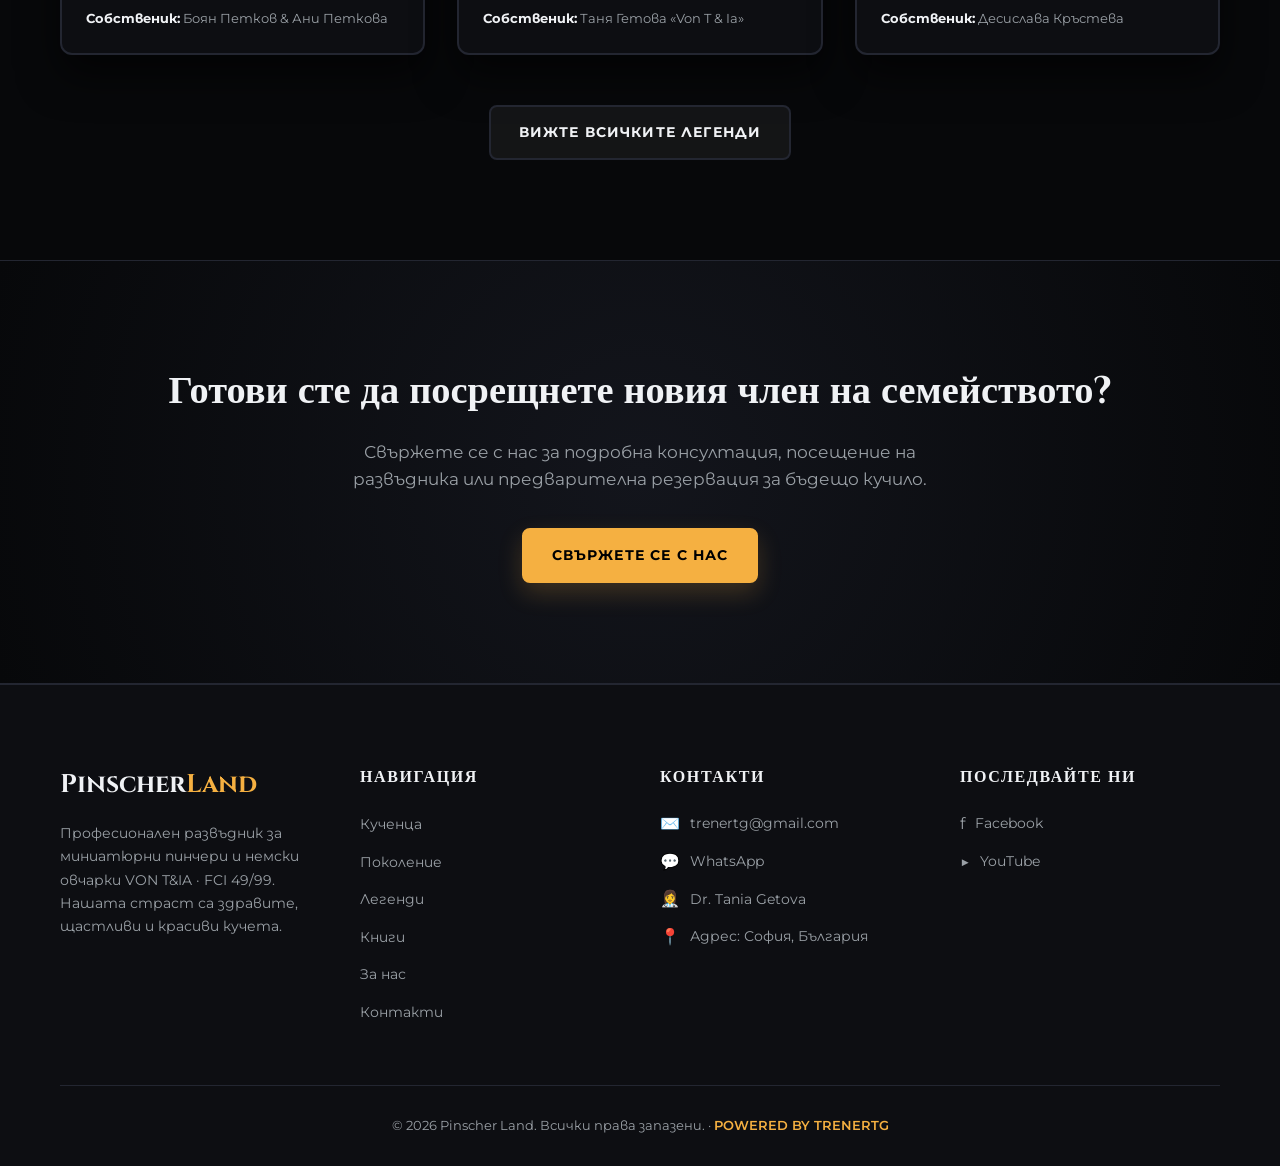
==== commit f1ac8ba4: "fix: update media query breakpoints to 1000px Adjusted breakpoints for responsive design changes  Co" ====
--- a/index.html
+++ b/index.html
@@ -225,7 +225,7 @@
             transition: var(--transition);
         }
 
-        @media (max-width: 900px) {
+        @media (max-width: 1000px) {
             .nav {
                 position: fixed;
                 top: 73px;
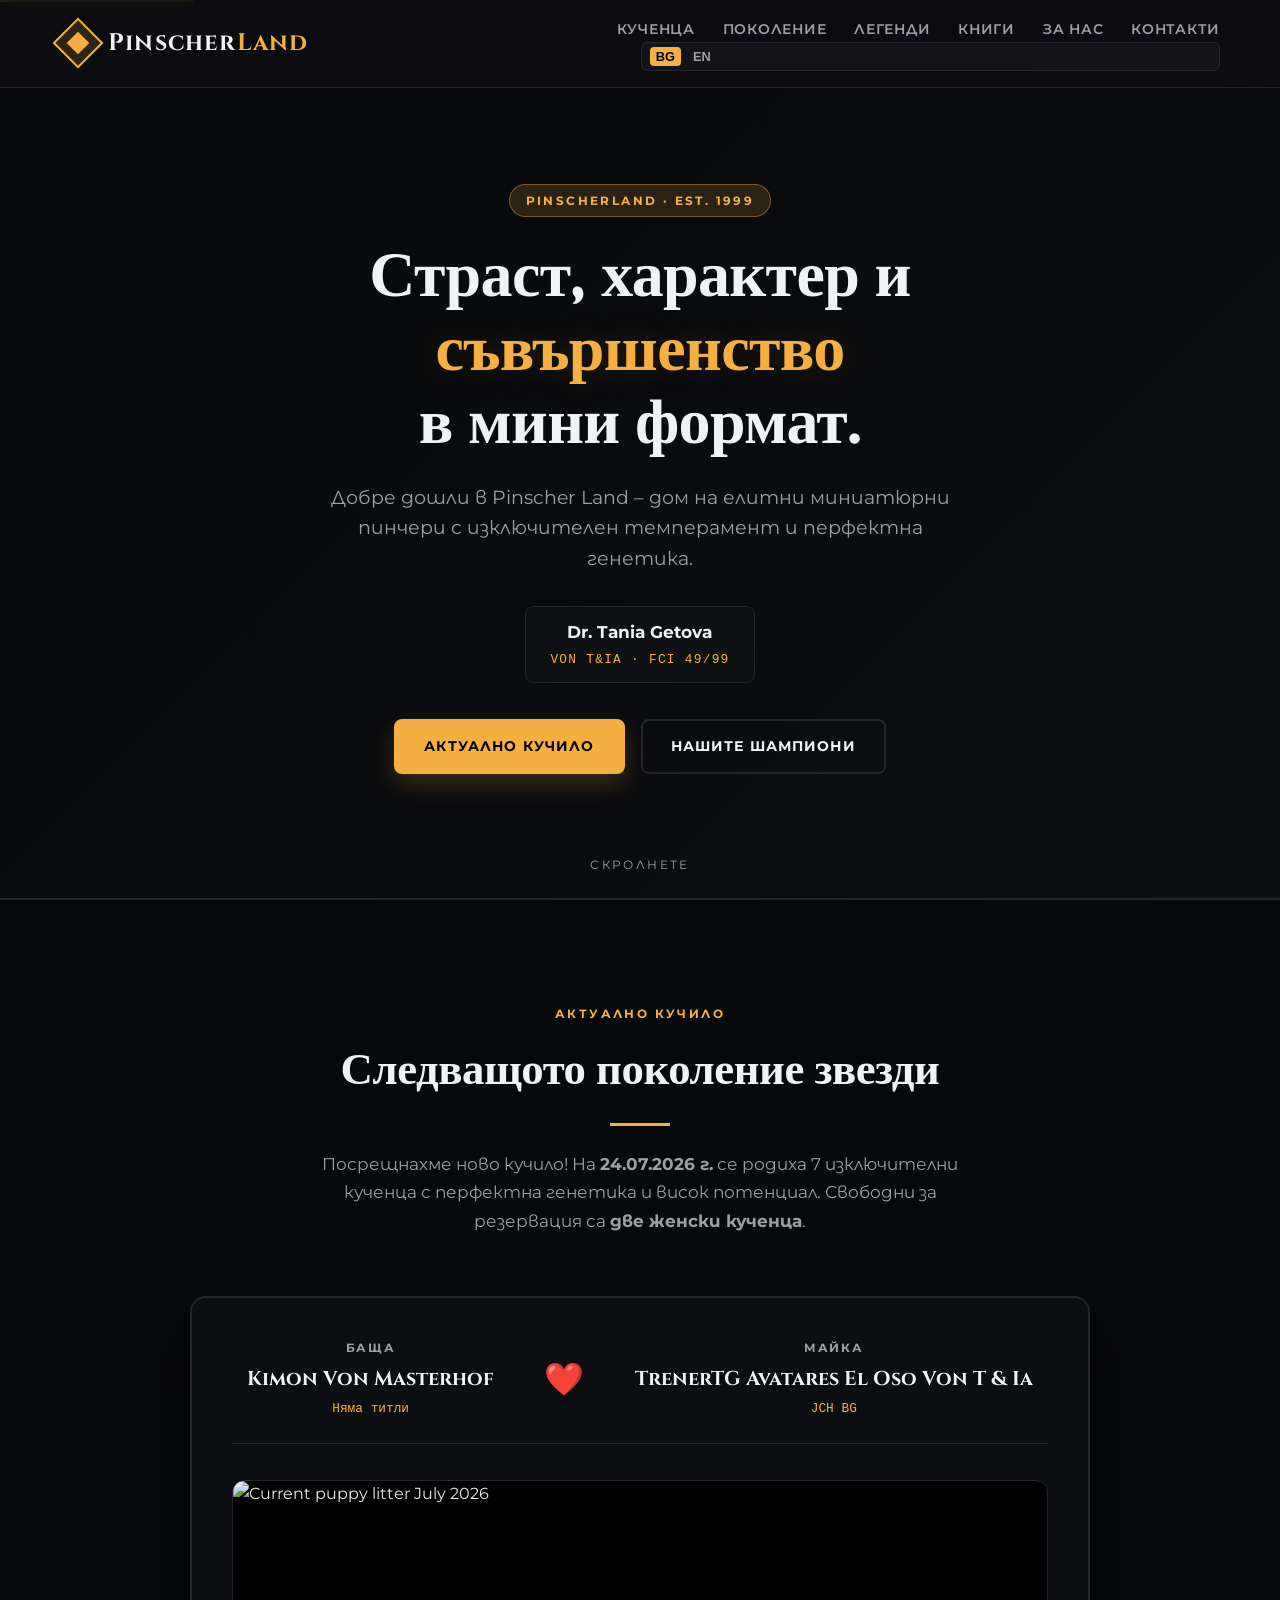
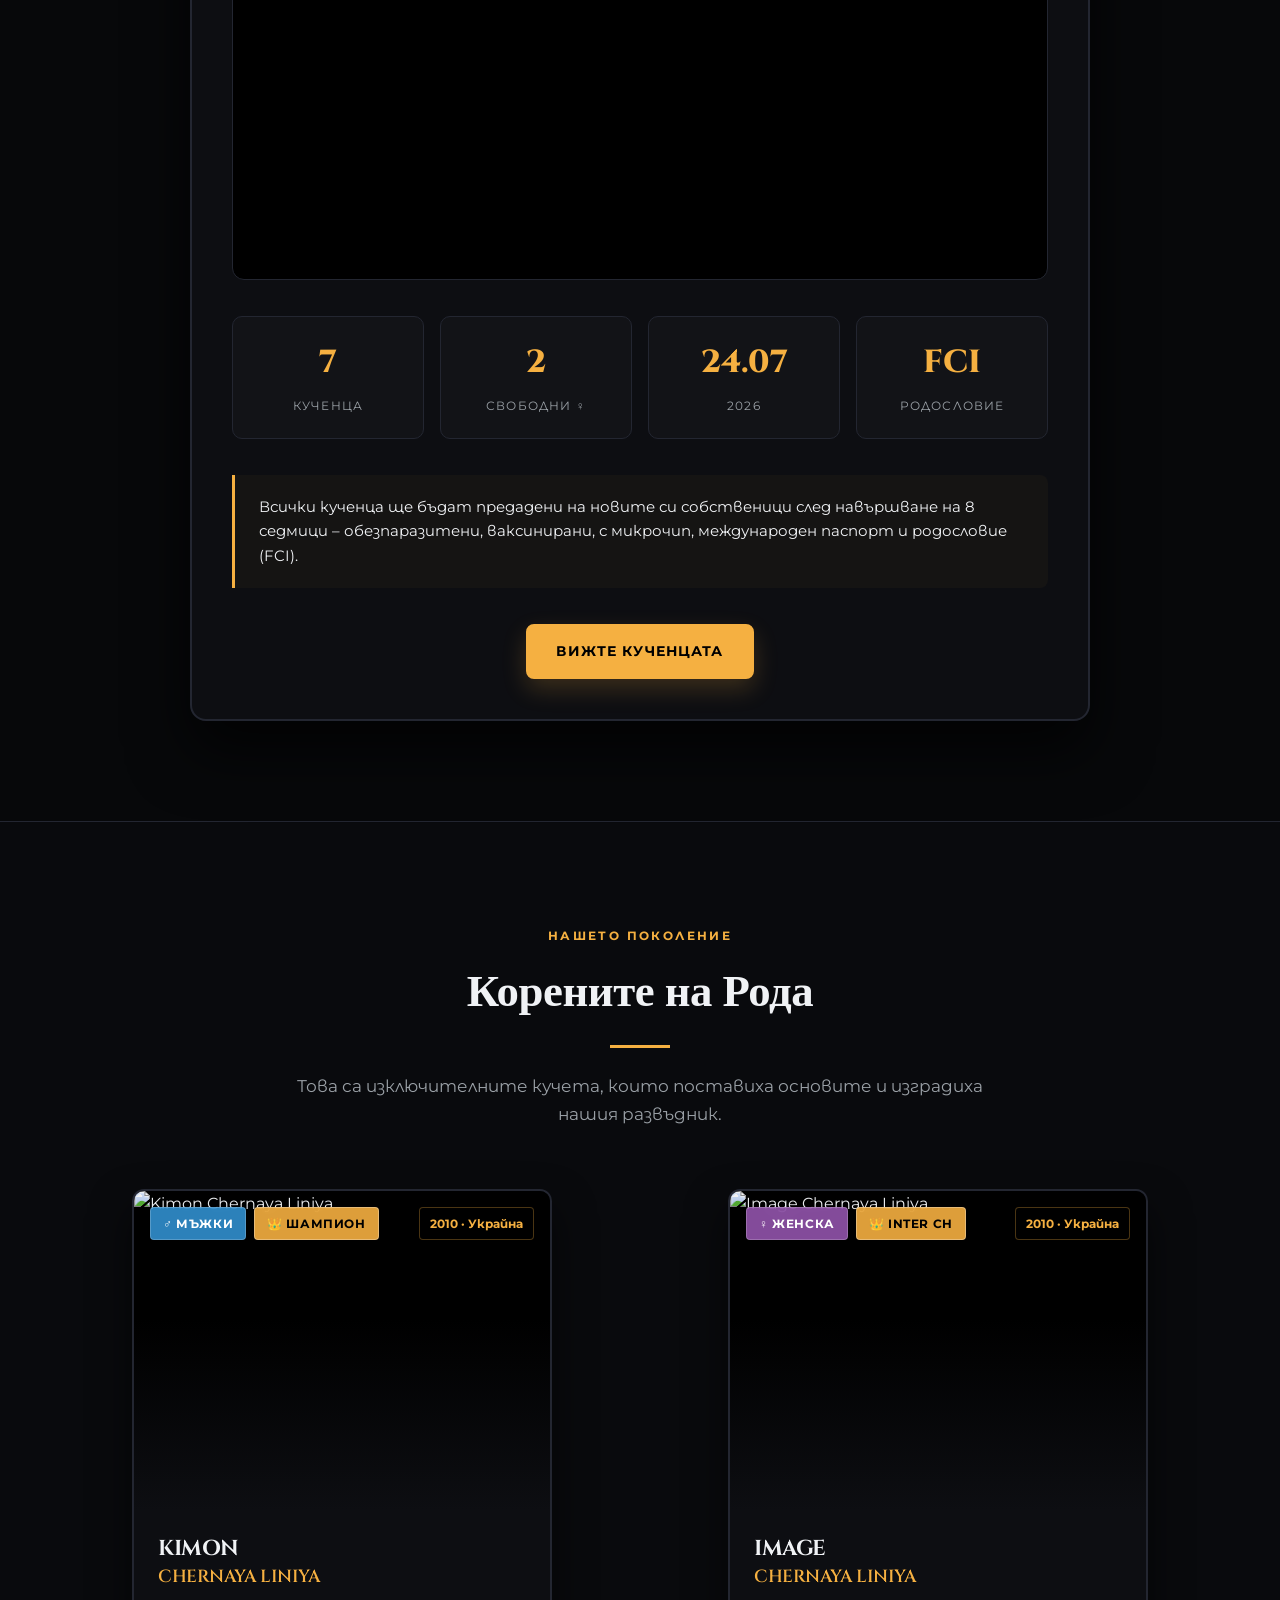
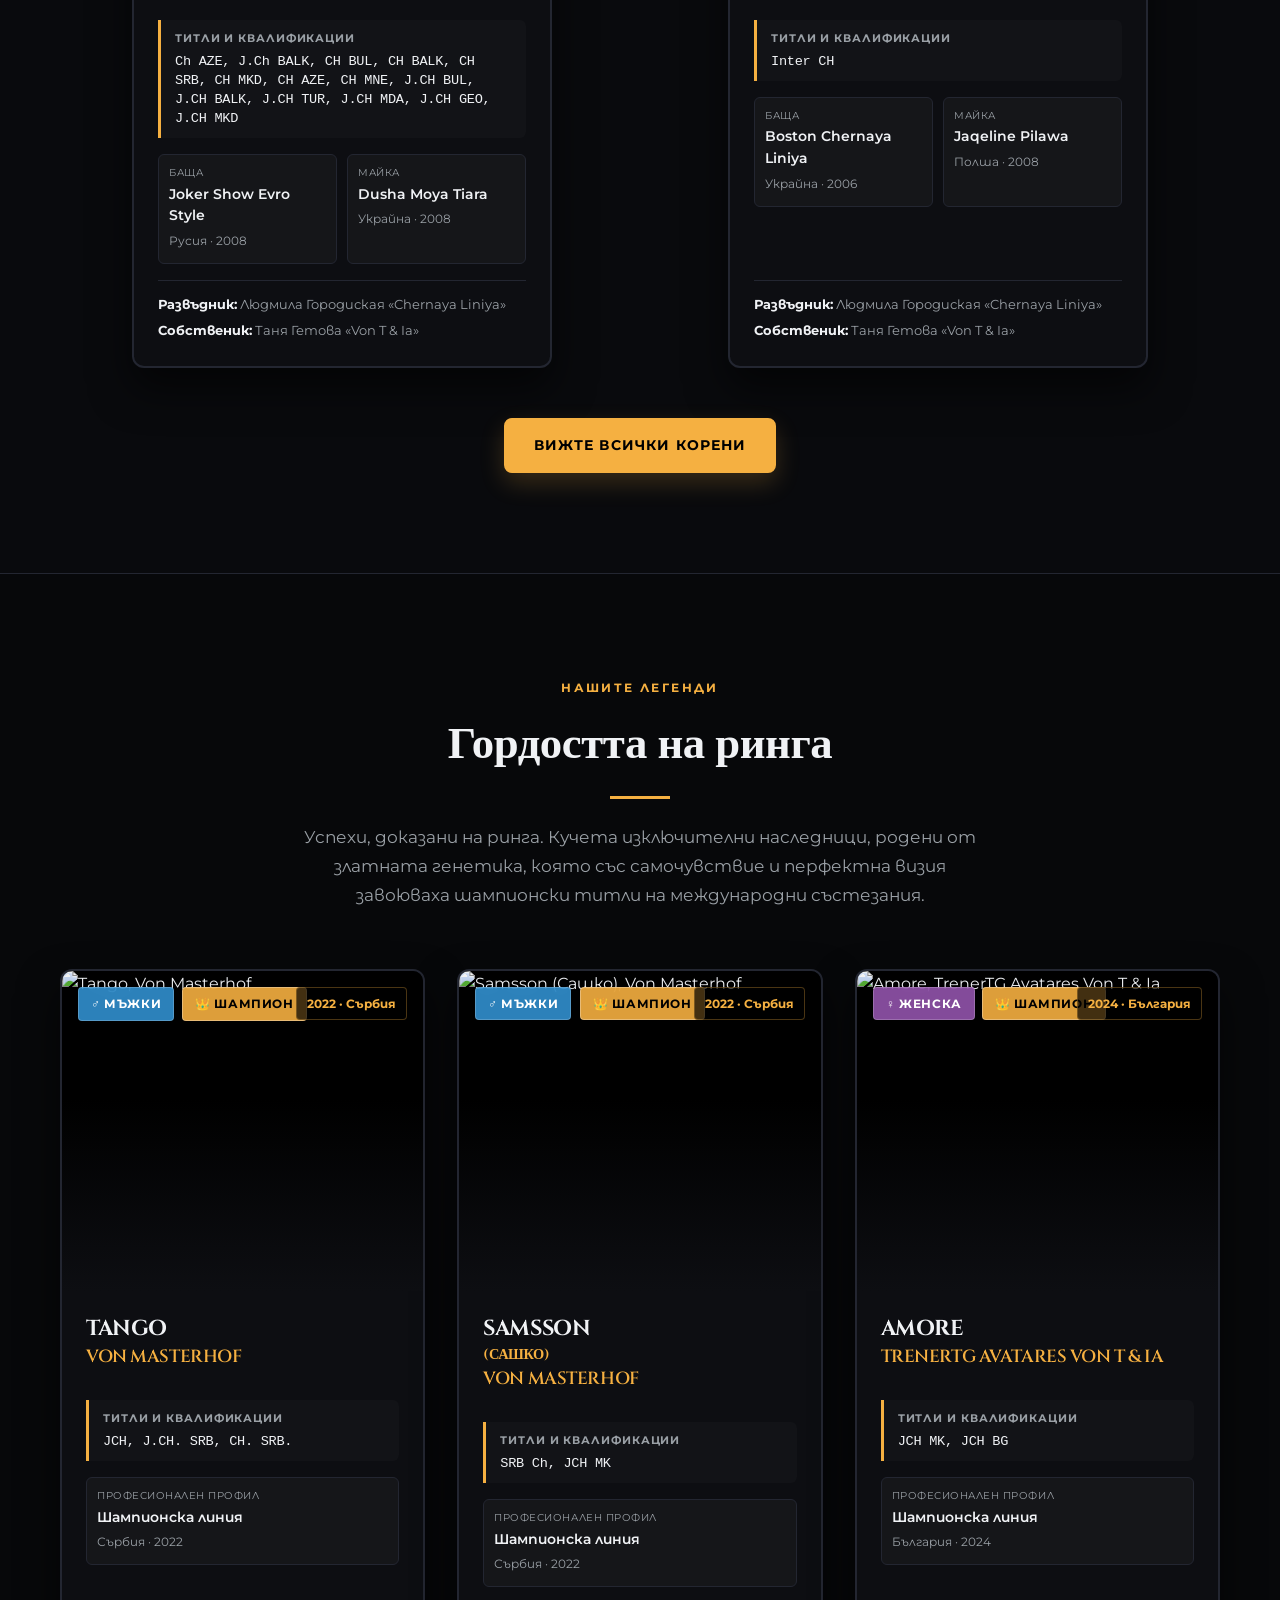
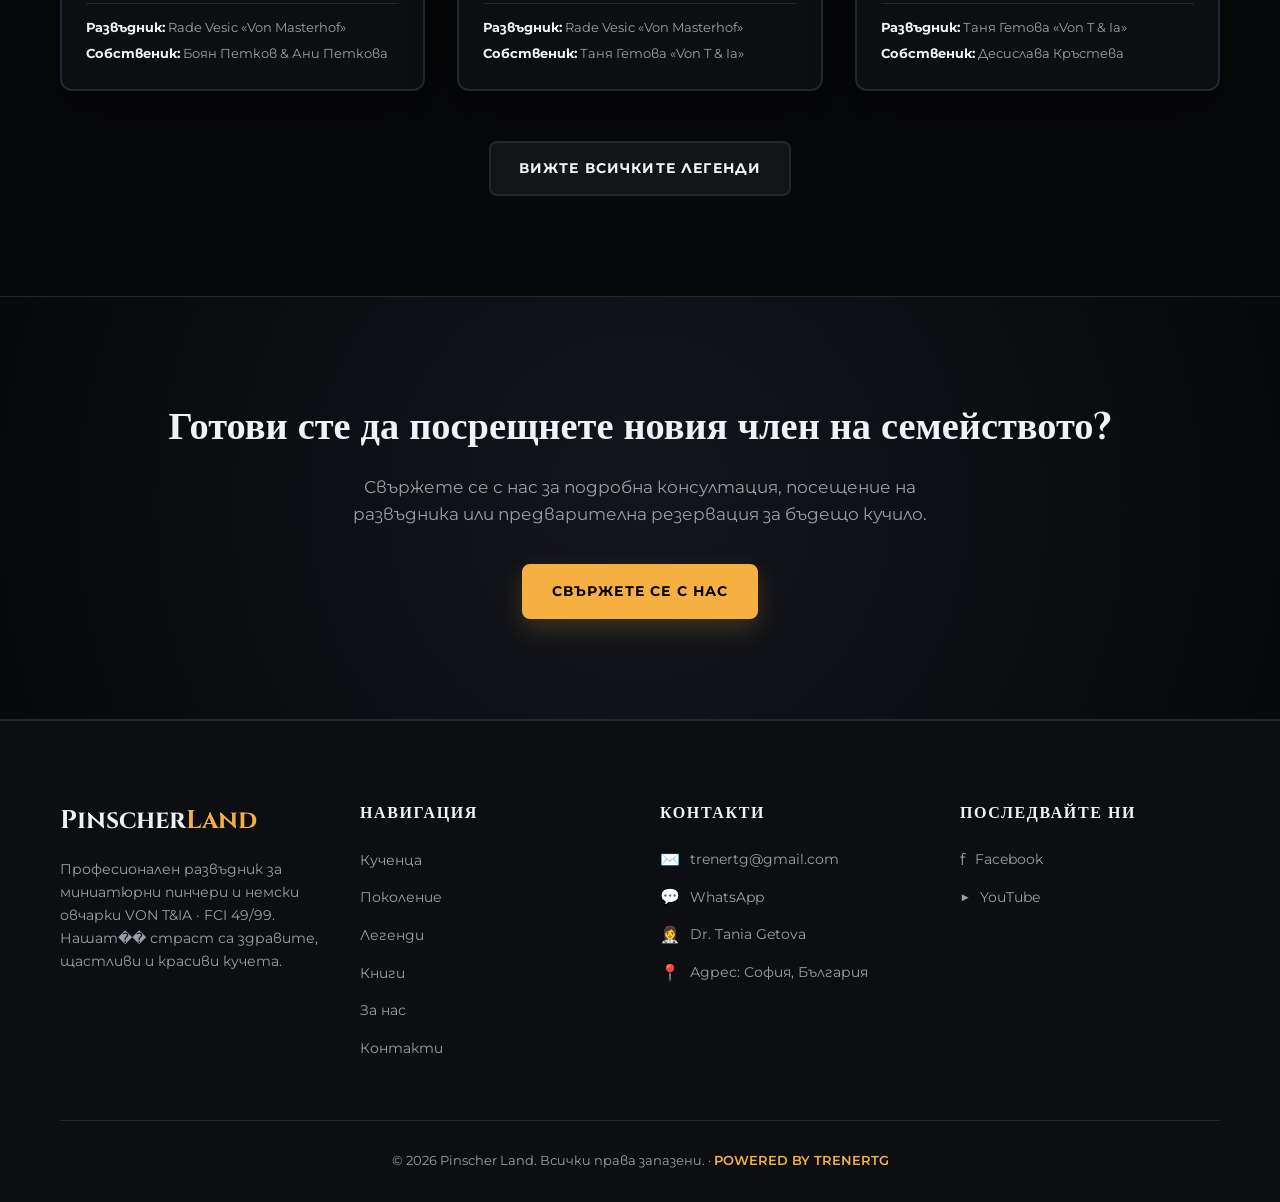
==== commit 61f3bc1f: "feat: add new dog card styles and update HTML structure Added detailed CSS styles for dog cards and " ====
--- a/index.html
+++ b/index.html
@@ -18,6 +18,7 @@
     <link rel="preconnect" href="https://fonts.gstatic.com" crossorigin>
     <link href="https://fonts.googleapis.com/css2?family=Cinzel:wght@400;600;700;800&family=Montserrat:wght@300;400;500;600;700;800&display=swap" rel="stylesheet">
     <link rel="icon" href="favicon.svg" type="image/svg+xml">
+    <link rel="stylesheet" href="css/style.css">
     
     <!-- SEO Schema Markup (JSON-LD) -->
     <script type="application/ld+json">
@@ -1302,7 +1303,7 @@
         <div class="footer-grid">
             <div class="footer-info">
                 <a href="index.html" class="footer-logo">Pinscher<span>Land</span></a>
-                <p>Професионален развъдник за миниатюрни пинчери и немски овчарки VON T&amp;IA · FCI 49/99. Нашата страст са здравите, щастливи и красиви кучета.</p>
+                <p>Професионален развъдник за миниатюрни пинчери и немски овчарки VON T&amp;IA · FCI 49/99. Нашат�� страст са здравите, щастливи и красиви кучета.</p>
             </div>
             <div>
                 <h4>Навигация</h4>
--- a/css/style.css
+++ b/css/style.css
@@ -0,0 +1,1098 @@
+:root {
+            --bg-body: #07080a;
+            --bg-card: #0d0e12;
+            --bg-card-hover: #13151c;
+            --border-color: #232631;
+            --border-gold: rgba(245, 176, 65, 0.4);
+            --accent-gold: #f5b041;
+            --accent-gold-glow: rgba(245, 176, 65, 0.15);
+            --accent-blue: #3498db;
+            --accent-purple: #9b59b6;
+            --text-main: #f0f2f5;
+            --text-muted: #9aa0a6;
+            --transition: all 0.3s cubic-bezier(0.4, 0, 0.2, 1);
+        }
+
+        * {
+            box-sizing: border-box;
+            margin: 0;
+            padding: 0;
+        }
+
+        body {
+            font-family: 'Montserrat', sans-serif;
+            background-color: var(--bg-body);
+            color: var(--text-main);
+            line-height: 1.6;
+            overflow-x: hidden;
+        }
+
+        a {
+            color: inherit;
+            text-decoration: none;
+        }
+
+        ul {
+            list-style: none;
+        }
+
+        .container {
+            width: 100%;
+            max-width: 1200px;
+            margin: 0 auto;
+            padding: 0 20px;
+        }
+
+        .skip-link {
+            position: absolute;
+            top: -40px;
+            left: 0;
+            background: var(--accent-gold);
+            color: #000;
+            padding: 8px;
+            z-index: 100;
+            font-weight: 700;
+        }
+        .skip-link:focus {
+            top: 0;
+        }
+
+        /* ===== Header ===== */
+        .header {
+            position: fixed;
+            top: 0;
+            left: 0;
+            width: 100%;
+            background: rgba(13, 14, 18, 0.85);
+            backdrop-filter: blur(12px);
+            border-bottom: 1px solid var(--border-color);
+            z-index: 1000;
+            padding: 16px 0;
+        }
+
+        .header-container {
+            display: flex;
+            align-items: center;
+            justify-content: space-between;
+        }
+
+        .logo-box {
+            display: flex;
+            align-items: center;
+            gap: 12px;
+        }
+
+        .logo-diamond-wrapper {
+            width: 36px;
+            height: 36px;
+            border: 2px solid var(--accent-gold);
+            transform: rotate(45deg);
+            display: flex;
+            align-items: center;
+            justify-content: center;
+            background: var(--accent-gold-glow);
+        }
+
+        .logo-diamond {
+            width: 16px;
+            height: 16px;
+            background: var(--accent-gold);
+        }
+
+        .logo-text {
+            font-family: 'Cinzel', serif;
+            font-size: 1.5rem;
+            font-weight: 700;
+            letter-spacing: 0.05em;
+            color: var(--text-main);
+        }
+
+        .logo-text span {
+            color: var(--accent-gold);
+        }
+
+        .nav-list {
+            display: flex;
+            gap: 28px;
+            align-items: center;
+        }
+
+        .nav-link {
+            font-size: 0.9rem;
+            font-weight: 600;
+            text-transform: uppercase;
+            letter-spacing: 0.05em;
+            color: var(--text-muted);
+            transition: var(--transition);
+        }
+
+        .nav-link:hover {
+            color: var(--accent-gold);
+            text-shadow: 0 0 10px var(--accent-gold-glow);
+        }
+
+        .lang-switcher {
+            display: flex;
+            align-items: center;
+            gap: 6px;
+            margin-left: 24px;
+            background: rgba(255, 255, 255, 0.03);
+            border: 1px solid var(--border-color);
+            padding: 4px 8px;
+            border-radius: 6px;
+        }
+
+        .lang-btn {
+            background: none;
+            border: none;
+            color: var(--text-muted);
+            cursor: pointer;
+            font-weight: 700;
+            font-size: 0.8rem;
+            padding: 2px 6px;
+            border-radius: 4px;
+            transition: var(--transition);
+        }
+
+        .lang-btn.active, .lang-btn:hover {
+            color: #000;
+            background: var(--accent-gold);
+        }
+
+        .mobile-menu-btn {
+            display: none;
+            background: none;
+            border: none;
+            cursor: pointer;
+            flex-direction: column;
+            gap: 5px;
+            padding: 6px;
+        }
+
+        .mobile-menu-btn span {
+            display: block;
+            width: 24px;
+            height: 2px;
+            background: var(--text-main);
+            transition: var(--transition);
+        }
+
+        @media (max-width: 1000px) {
+            .nav {
+                position: fixed;
+                top: 73px;
+                left: 0;
+                width: 100%;
+                background: var(--bg-card);
+                border-bottom: 1px solid var(--border-color);
+                padding: 24px;
+                transform: translateY(-120%);
+                opacity: 0;
+                transition: var(--transition);
+                pointer-events: none;
+            }
+            .nav.open {
+                transform: translateY(0);
+                opacity: 1;
+                pointer-events: auto;
+            }
+            .nav-list {
+                flex-direction: column;
+                align-items: flex-start;
+                gap: 16px;
+            }
+            .mobile-menu-btn {
+                display: flex;
+            }
+            .lang-switcher {
+                margin-left: 0;
+                margin-top: 0;
+            }
+        }
+
+        /* ===== Hero ===== */
+        .hero {
+            position: relative;
+            min-height: 100vh;
+            display: flex;
+            align-items: center;
+            justify-content: center;
+            text-align: center;
+            background: linear-gradient(135deg, rgba(7,8,10,0.95) 0%, rgba(13,14,18,0.9) 100%), url('images/hero-bg.jpg') center/cover no-repeat;
+            padding: 140px 20px 80px;
+            border-bottom: 2px solid var(--border-color);
+        }
+
+        .hero-content {
+            max-width: 800px;
+            z-index: 2;
+        }
+
+        .hero-tag {
+            display: inline-block;
+            font-size: 0.75rem;
+            font-weight: 700;
+            text-transform: uppercase;
+            letter-spacing: 0.2em;
+            color: var(--accent-gold);
+            background: var(--accent-gold-glow);
+            border: 1px solid var(--border-gold);
+            padding: 6px 16px;
+            border-radius: 20px;
+            margin-bottom: 24px;
+        }
+
+        .hero-title {
+            font-family: 'Cinzel', serif;
+            font-size: clamp(2.2rem, 5vw, 4.2rem);
+            font-weight: 800;
+            line-height: 1.15;
+            margin-bottom: 20px;
+            letter-spacing: -0.01em;
+        }
+
+        .hero-title span {
+            color: var(--accent-gold);
+            text-shadow: 0 0 30px var(--accent-gold-glow);
+        }
+
+        .hero-subtitle {
+            font-size: clamp(1rem, 2vw, 1.2rem);
+            color: var(--text-muted);
+            margin-bottom: 32px;
+            max-width: 650px;
+            margin-left: auto;
+            margin-right: auto;
+        }
+
+        .hero-credit {
+            margin-bottom: 36px;
+            display: inline-flex;
+            flex-direction: column;
+            gap: 4px;
+            padding: 12px 24px;
+            background: rgba(255, 255, 255, 0.02);
+            border: 1px solid var(--border-color);
+            border-radius: 8px;
+        }
+
+        .hero-credit-name {
+            font-weight: 700;
+            color: var(--text-main);
+            font-size: 1.05rem;
+        }
+
+        .hero-credit-fci {
+            font-size: 0.8rem;
+            color: var(--accent-gold);
+            font-family: monospace;
+            letter-spacing: 0.1em;
+        }
+
+        .hero-buttons {
+            display: flex;
+            gap: 16px;
+            justify-content: center;
+            flex-wrap: wrap;
+        }
+
+        .btn {
+            display: inline-flex;
+            align-items: center;
+            justify-content: center;
+            padding: 14px 28px;
+            font-size: 0.9rem;
+            font-weight: 700;
+            text-transform: uppercase;
+            letter-spacing: 0.08em;
+            border-radius: 8px;
+            transition: var(--transition);
+            cursor: pointer;
+        }
+
+        .btn-primary {
+            background: var(--accent-gold);
+            color: #000;
+            border: 2px solid var(--accent-gold);
+            box-shadow: 0 10px 25px rgba(245, 176, 65, 0.2);
+        }
+
+        .btn-primary:hover {
+            background: transparent;
+            color: var(--accent-gold);
+            box-shadow: 0 10px 25px rgba(245, 176, 65, 0.3);
+            transform: translateY(-2px);
+        }
+
+        .btn-outline-light {
+            background: transparent;
+            color: var(--text-main);
+            border: 2px solid var(--border-color);
+        }
+
+        .btn-outline-light:hover {
+            border-color: var(--accent-gold);
+            color: var(--accent-gold);
+            transform: translateY(-2px);
+        }
+
+        .btn-secondary {
+            background: rgba(255, 255, 255, 0.05);
+            color: var(--text-main);
+            border: 2px solid var(--border-color);
+        }
+
+        .btn-secondary:hover {
+            background: var(--accent-gold);
+            color: #000;
+            border-color: var(--accent-gold);
+            transform: translateY(-2px);
+        }
+
+        .scroll-indicator {
+            position: absolute;
+            bottom: 24px;
+            left: 50%;
+            transform: translateX(-50%);
+            font-size: 0.75rem;
+            text-transform: uppercase;
+            letter-spacing: 0.2em;
+            color: var(--text-muted);
+            animation: bounce 2s infinite;
+        }
+
+        @keyframes bounce {
+            0%, 20%, 50%, 80%, 100% {transform: translateY(0) translateX(-50%);}
+            40% {transform: translateY(-8px) translateX(-50%);}
+            60% {transform: translateY(-4px) translateX(-50%);}
+        }
+
+        /* ===== Sections Common ===== */
+        .section {
+            padding: 100px 0;
+            border-bottom: 1px solid var(--border-color);
+        }
+
+        .section-subtitle {
+            display: inline-block;
+            font-size: 0.75rem;
+            font-weight: 700;
+            text-transform: uppercase;
+            letter-spacing: 0.2em;
+            color: var(--accent-gold);
+            margin-bottom: 12px;
+        }
+
+        .section-title {
+            font-family: 'Cinzel', serif;
+            font-size: clamp(2rem, 3.5vw, 3rem);
+            font-weight: 700;
+            margin-bottom: 16px;
+            letter-spacing: -0.01em;
+        }
+
+        .title-underline {
+            width: 60px;
+            height: 3px;
+            background: var(--accent-gold);
+            margin-bottom: 24px;
+        }
+
+        .title-underline.center {
+            margin-left: auto;
+            margin-right: auto;
+        }
+
+        .section-desc {
+            color: var(--text-muted);
+            font-size: 1.05rem;
+            line-height: 1.7;
+            margin-bottom: 60px;
+        }
+
+        .max-w-md {
+            max-width: 700px;
+        }
+
+        .mx-auto {
+            margin-left: auto;
+            margin-right: auto;
+        }
+
+        .text-center {
+            text-align: center;
+        }
+
+        .grid {
+            display: grid;
+            grid-template-columns: repeat(auto-fit, minmax(340px, 1fr));
+            gap: 32px;
+            justify-content: center;
+        }
+
+        /* ===== Блок 1: Актуално кучило (Brutal Redesign) ===== */
+        .brutal-litter-box {
+            background-color: var(--bg-card);
+            border: 2px solid var(--border-color);
+            border-radius: 16px;
+            padding: 40px;
+            max-width: 900px;
+            margin: 0 auto;
+            box-shadow: 0 30px 60px rgba(0, 0, 0, 0.7);
+            position: relative;
+            overflow: hidden;
+            transition: var(--transition);
+        }
+
+        .brutal-litter-box:hover {
+            border-color: var(--border-gold);
+        }
+
+        .litter-parents {
+            display: flex;
+            align-items: center;
+            justify-content: space-around;
+            gap: 20px;
+            margin-bottom: 36px;
+            padding-bottom: 24px;
+            border-bottom: 1px solid var(--border-color);
+            flex-wrap: wrap;
+        }
+
+        .parent {
+            text-align: center;
+        }
+
+        .parent h4 {
+            font-size: 0.75rem;
+            text-transform: uppercase;
+            letter-spacing: 0.15em;
+            color: var(--text-muted);
+            margin-bottom: 6px;
+        }
+
+        .parent p {
+            font-family: 'Cinzel', serif;
+            font-size: 1.25rem;
+            font-weight: 700;
+            color: var(--text-main);
+        }
+
+        .parent .small-text {
+            font-size: 0.8rem;
+            color: var(--accent-gold);
+            margin-top: 4px;
+            font-family: monospace;
+        }
+
+        .litter-icon {
+            font-size: 2rem;
+            animation: pulse-heart 2s infinite;
+        }
+
+        @keyframes pulse-heart {
+            0%, 100% { transform: scale(1); }
+            50% { transform: scale(1.15); }
+        }
+
+        .litter-image-wrapper {
+            width: 100%;
+            height: 400px;
+            border-radius: 12px;
+            overflow: hidden;
+            border: 1px solid var(--border-color);
+            margin-bottom: 36px;
+            background: #000;
+        }
+
+        .litter-image-wrapper img {
+            width: 100%;
+            height: 100%;
+            object-fit: cover;
+            filter: contrast(1.05) brightness(0.95);
+            transition: transform 0.5s ease;
+        }
+
+        .brutal-litter-box:hover .litter-image-wrapper img {
+            transform: scale(1.03);
+        }
+
+        .litter-details-grid {
+            display: grid;
+            grid-template-columns: repeat(auto-fit, minmax(180px, 1fr));
+            gap: 16px;
+            margin-bottom: 36px;
+        }
+
+        .litter-detail {
+            background: rgba(255, 255, 255, 0.02);
+            border: 1px solid var(--border-color);
+            padding: 20px;
+            border-radius: 10px;
+            text-align: center;
+        }
+
+        .litter-detail .num {
+            display: block;
+            font-family: 'Cinzel', serif;
+            font-size: 2rem;
+            font-weight: 800;
+            color: var(--accent-gold);
+            margin-bottom: 4px;
+        }
+
+        .litter-detail .lbl {
+            font-size: 0.75rem;
+            text-transform: uppercase;
+            letter-spacing: 0.1em;
+            color: var(--text-muted);
+        }
+
+        .litter-info {
+            background: rgba(245, 176, 65, 0.03);
+            border-left: 3px solid var(--accent-gold);
+            padding: 20px 24px;
+            border-radius: 0 8px 8px 0;
+            margin-bottom: 36px;
+            font-size: 0.95rem;
+            color: var(--text-main);
+            line-height: 1.6;
+        }
+
+        /* ===== Brutal Dog Card Styles (Генероди и Легенди) ===== */
+        .brutal-dog-card {
+            --bg-card: #0d0e12;
+            --border-color: #232631;
+            --accent-gold: #f5b041;
+            --accent-blue: #3498db;
+            --accent-purple: #9b59b6;
+            --text-main: #f0f2f5;
+            --text-muted: #9aa0a6;
+
+            font-family: 'Montserrat', sans-serif;
+            background-color: var(--bg-card);
+            border: 2px solid var(--border-color);
+            border-radius: 12px;
+            overflow: hidden;
+            width: 100%;
+            max-width: 420px;
+            margin: 0 auto;
+            box-shadow: 0 20px 40px rgba(0, 0, 0, 0.6);
+            transition: transform 0.3s ease, border-color 0.3s ease;
+            display: flex;
+            flex-direction: column;
+        }
+
+        .brutal-dog-card:hover {
+            border-color: var(--accent-gold);
+            transform: translateY(-4px);
+        }
+
+        .card-media {
+            position: relative;
+            width: 100%;
+            height: 320px;
+            overflow: hidden;
+            background: #000;
+        }
+
+        .card-media-link {
+            display: block;
+            width: 100%;
+            height: 100%;
+        }
+
+        .card-media-link img {
+            width: 100%;
+            height: 100%;
+            object-fit: cover;
+            filter: contrast(1.05) brightness(0.95);
+            transition: transform 0.5s ease;
+        }
+
+        .brutal-dog-card:hover .card-media-link img {
+            transform: scale(1.04);
+        }
+
+        .card-media::after {
+            content: '';
+            position: absolute;
+            inset: 0;
+            background: linear-gradient(to top, #0d0e12 0%, transparent 60%);
+            pointer-events: none;
+        }
+
+        .card-badges {
+            position: absolute;
+            top: 16px;
+            left: 16px;
+            display: flex;
+            gap: 8px;
+            z-index: 2;
+            pointer-events: none;
+        }
+
+        .badge {
+            padding: 6px 12px;
+            font-size: 0.75rem;
+            font-weight: 700;
+            text-transform: uppercase;
+            letter-spacing: 0.05em;
+            border-radius: 4px;
+            backdrop-filter: blur(8px);
+        }
+
+        .badge-male {
+            background: rgba(52, 152, 219, 0.85);
+            color: #fff;
+            border: 1px solid rgba(255, 255, 255, 0.2);
+        }
+
+        .badge-female {
+            background: rgba(155, 89, 182, 0.85);
+            color: #fff;
+            border: 1px solid rgba(255, 255, 255, 0.2);
+        }
+
+        .badge-gold {
+            background: rgba(245, 176, 65, 0.9);
+            color: #000;
+            border: 1px solid rgba(255, 255, 255, 0.3);
+        }
+
+        .year-badge {
+            position: absolute;
+            top: 16px;
+            right: 16px;
+            background: rgba(0, 0, 0, 0.7);
+            color: var(--accent-gold);
+            border: 1px solid rgba(245, 176, 65, 0.3);
+            padding: 6px 10px;
+            font-size: 0.75rem;
+            font-weight: 700;
+            border-radius: 4px;
+            z-index: 2;
+            pointer-events: none;
+        }
+
+        .card-content {
+            padding: 24px;
+            display: flex;
+            flex-direction: column;
+            flex-grow: 1;
+        }
+
+        .dog-title-link {
+            text-decoration: none;
+            color: var(--text-main);
+            display: inline-block;
+            margin-bottom: 16px;
+        }
+
+        .dog-title-link h3 {
+            margin: 0;
+            font-family: 'Cinzel', serif;
+            font-size: 1.5rem;
+            font-weight: 700;
+            line-height: 1.15;
+            letter-spacing: -0.02em;
+            text-transform: uppercase;
+        }
+
+        .dog-title-link h3 span {
+            color: var(--accent-gold);
+            display: block;
+            font-size: 1.1rem;
+            font-weight: 600;
+            margin-top: 4px;
+        }
+
+        .dog-title-link:hover h3 {
+            color: var(--accent-gold);
+        }
+
+        .titles-box {
+            background: rgba(255, 255, 255, 0.02);
+            border-left: 3px solid var(--accent-gold);
+            padding: 10px 14px;
+            margin-bottom: 16px;
+            border-radius: 0 6px 6px 0;
+        }
+
+        .titles-label {
+            font-size: 0.7rem;
+            text-transform: uppercase;
+            color: var(--text-muted);
+            letter-spacing: 0.08em;
+            margin-bottom: 4px;
+            font-weight: 700;
+        }
+
+        .titles-text {
+            font-size: 0.85rem;
+            color: var(--text-main);
+            line-height: 1.4;
+            font-family: monospace;
+            letter-spacing: -0.02em;
+        }
+
+        .pedigree-grid {
+            display: grid;
+            grid-template-columns: 1fr 1fr;
+            gap: 10px;
+            margin-bottom: 16px;
+        }
+
+        .pedigree-card {
+            background: rgba(255, 255, 255, 0.03);
+            border: 1px solid var(--border-color);
+            padding: 10px;
+            border-radius: 6px;
+        }
+
+        .p-role {
+            font-size: 0.65rem;
+            text-transform: uppercase;
+            color: var(--text-muted);
+            letter-spacing: 0.05em;
+            display: block;
+            margin-bottom: 2px;
+        }
+
+        .p-name {
+            font-size: 0.85rem;
+            font-weight: 600;
+            color: var(--text-main);
+            display: block;
+        }
+
+        .p-sub {
+            font-size: 0.75rem;
+            color: var(--text-muted);
+        }
+
+        .card-footer {
+            border-top: 1px solid var(--border-color);
+            padding-top: 14px;
+            margin-top: auto;
+            display: flex;
+            flex-direction: column;
+            gap: 6px;
+            font-size: 0.8rem;
+            color: var(--text-muted);
+        }
+
+        .card-footer strong {
+            color: var(--text-main);
+        }
+
+        /* ===== CTA Section ===== */
+        .cta {
+            padding: 100px 0;
+            background: radial-gradient(circle at center, #13151c 0%, #07080a 100%);
+            border-bottom: 1px solid var(--border-color);
+            text-align: center;
+        }
+
+        .cta h2 {
+            font-family: 'Cinzel', serif;
+            font-size: clamp(1.8rem, 3vw, 2.6rem);
+            margin-bottom: 16px;
+            font-weight: 700;
+        }
+
+        .cta p {
+            color: var(--text-muted);
+            max-width: 650px;
+            margin: 0 auto 36px;
+            font-size: 1.05rem;
+        }
+
+        /* ===== Footer ===== */
+        .footer {
+            background-color: var(--bg-card);
+            padding: 80px 0 30px;
+            border-top: 1px solid var(--border-color);
+        }
+
+        .footer-grid {
+            display: grid;
+            grid-template-columns: repeat(auto-fit, minmax(250px, 1fr));
+            gap: 40px;
+            margin-bottom: 60px;
+        }
+
+        .footer-logo {
+            font-family: 'Cinzel', serif;
+            font-size: 1.6rem;
+            font-weight: 700;
+            color: var(--text-main);
+            display: inline-block;
+            margin-bottom: 16px;
+        }
+
+        .footer-logo span {
+            color: var(--accent-gold);
+        }
+
+        .footer-info p {
+            color: var(--text-muted);
+            font-size: 0.9rem;
+            line-height: 1.6;
+        }
+
+        .footer h4 {
+            font-family: 'Cinzel', serif;
+            font-size: 1rem;
+            text-transform: uppercase;
+            letter-spacing: 0.1em;
+            margin-bottom: 20px;
+            color: var(--text-main);
+        }
+
+        .footer-links, .contact-list {
+            display: flex;
+            flex-direction: column;
+            gap: 12px;
+        }
+
+        .footer-links a, .contact-list a, .contact-list span {
+            font-size: 0.9rem;
+            color: var(--text-muted);
+            transition: var(--transition);
+        }
+
+        .footer-links a:hover, .contact-list a:hover {
+            color: var(--accent-gold);
+            padding-left: 4px;
+        }
+
+        .contact-list li {
+            display: flex;
+            align-items: center;
+            gap: 10px;
+        }
+
+        .contact-list .ico {
+            font-size: 1rem;
+        }
+
+        .footer-bottom {
+            text-align: center;
+            padding-top: 30px;
+            border-top: 1px solid var(--border-color);
+            font-size: 0.8rem;
+            color: var(--text-muted);
+        }
+
+        .footer-bottom a {
+            color: var(--accent-gold);
+            font-weight: 600;
+        }
+
+        @media (max-width: 768px) {
+            .section {
+                padding: 70px 0;
+            }
+            .brutal-litter-box {
+                padding: 24px;
+            }
+            .litter-image-wrapper {
+                height: 260px;
+            }
+        }
+
+        /* Shared dog-card presentation: supports legacy page markup and the canonical card pattern. */
+        .card,
+        .brutal-dog-card {
+            background: var(--bg-card);
+            border: 2px solid var(--border-color);
+            border-radius: 12px;
+            overflow: hidden;
+            display: flex;
+            flex-direction: column;
+            width: 100%;
+            max-width: 420px;
+            margin: 0 auto;
+            box-shadow: 0 20px 40px rgba(0, 0, 0, 0.6);
+            transition: transform 0.3s ease, border-color 0.3s ease;
+        }
+
+        .card:hover,
+        .brutal-dog-card:hover {
+            border-color: var(--accent-gold);
+            transform: translateY(-4px);
+        }
+
+        .card-image-wrapper,
+        .card-media {
+            position: relative;
+            width: 100%;
+            height: 320px;
+            overflow: hidden;
+            background: #000;
+            flex: 0 0 320px;
+        }
+
+        .card-image-wrapper::after,
+        .card-media::after {
+            content: '';
+            position: absolute;
+            inset: 0;
+            background: linear-gradient(to top, #0d0e12 0%, transparent 60%);
+            pointer-events: none;
+        }
+
+        .card-image-wrapper img,
+        .card-media img,
+        .card-media-link img {
+            display: block;
+            width: 100%;
+            height: 100%;
+            object-fit: cover;
+            filter: contrast(1.05) brightness(0.95);
+            transition: transform 0.5s ease;
+        }
+
+        .card:hover .card-image-wrapper img,
+        .brutal-dog-card:hover .card-media img {
+            transform: scale(1.04);
+        }
+
+        .card-tag {
+            position: absolute;
+            top: 16px;
+            left: 16px;
+            z-index: 2;
+            padding: 6px 12px;
+            border: 1px solid rgba(245, 176, 65, 0.3);
+            border-radius: 4px;
+            background: rgba(0, 0, 0, 0.7);
+            color: var(--accent-gold);
+            font-size: 0.75rem;
+            font-weight: 700;
+            text-transform: uppercase;
+            letter-spacing: 0.05em;
+        }
+
+        .card .card-content,
+        .brutal-dog-card .card-content {
+            padding: 24px;
+            display: flex;
+            flex-direction: column;
+            flex-grow: 1;
+        }
+
+        .card .card-title,
+        .brutal-dog-card .dog-title-link h3 {
+            margin: 0 0 16px;
+            font-family: 'Cinzel', serif;
+            color: var(--text-main);
+            font-size: 1.35rem;
+            line-height: 1.25;
+        }
+
+        .card .card-title a:hover,
+        .brutal-dog-card .dog-title-link:hover h3 {
+            color: var(--accent-gold);
+        }
+
+        .dog-details {
+            display: flex;
+            flex-wrap: wrap;
+            gap: 8px;
+            margin-bottom: 16px;
+        }
+
+        .dog-titles {
+            display: grid;
+            gap: 6px;
+            margin-bottom: 16px;
+            color: var(--text-muted);
+            font-size: 0.85rem;
+        }
+
+        .card .card-text {
+            margin-top: auto;
+            color: var(--text-muted);
+            font-size: 0.85rem;
+            line-height: 1.65;
+        }
+
+        .card .card-text strong {
+            color: var(--text-main);
+        }
+
+        @media (max-width: 600px) {
+            .card-image-wrapper,
+            .card-media {
+                height: 260px;
+                flex-basis: 260px;
+            }
+            .card .card-content,
+            .brutal-dog-card .card-content {
+                padding: 20px;
+            }
+        }
+
+        /* The generations page renders accordion cards dynamically. Keep them in the same visual system. */
+        .dog-card-item {
+            background: var(--bg-card);
+            border: 2px solid var(--border-color);
+            border-radius: 12px;
+            overflow: hidden;
+            margin-bottom: 16px;
+            box-shadow: 0 16px 30px rgba(0, 0, 0, 0.45);
+        }
+
+        .dog-card-header {
+            min-height: 76px;
+            padding: 16px 20px;
+            background: var(--bg-card);
+            color: var(--text-main);
+            cursor: pointer;
+            transition: background 0.2s ease, color 0.2s ease;
+        }
+
+        .dog-card-header:hover,
+        .dog-card-header[aria-expanded="true"] {
+            background: var(--bg-card-hover);
+            color: var(--accent-gold);
+        }
+
+        .dog-card-header h4,
+        .dog-card-header span {
+            color: inherit !important;
+        }
+
+        .dog-card-body {
+            padding: 0 20px 20px;
+            color: var(--text-muted);
+        }
+
+        .dog-card-body p {
+            margin: 0;
+            color: var(--text-muted);
+        }
+
+        .dog-card-body strong {
+            color: var(--text-main);
+        }
+
+        .dog-avatar {
+            display: grid;
+            width: 44px;
+            height: 44px;
+            place-items: center;
+            border: 1px solid var(--border-color);
+            border-radius: 50%;
+            background: var(--bg-dark);
+            color: var(--accent-gold);
+            font-size: 1.3rem;
+            flex: 0 0 44px;
+        }
+
+        .dog-avatar.champion {
+            border-color: var(--accent-gold);
+        }
+        
